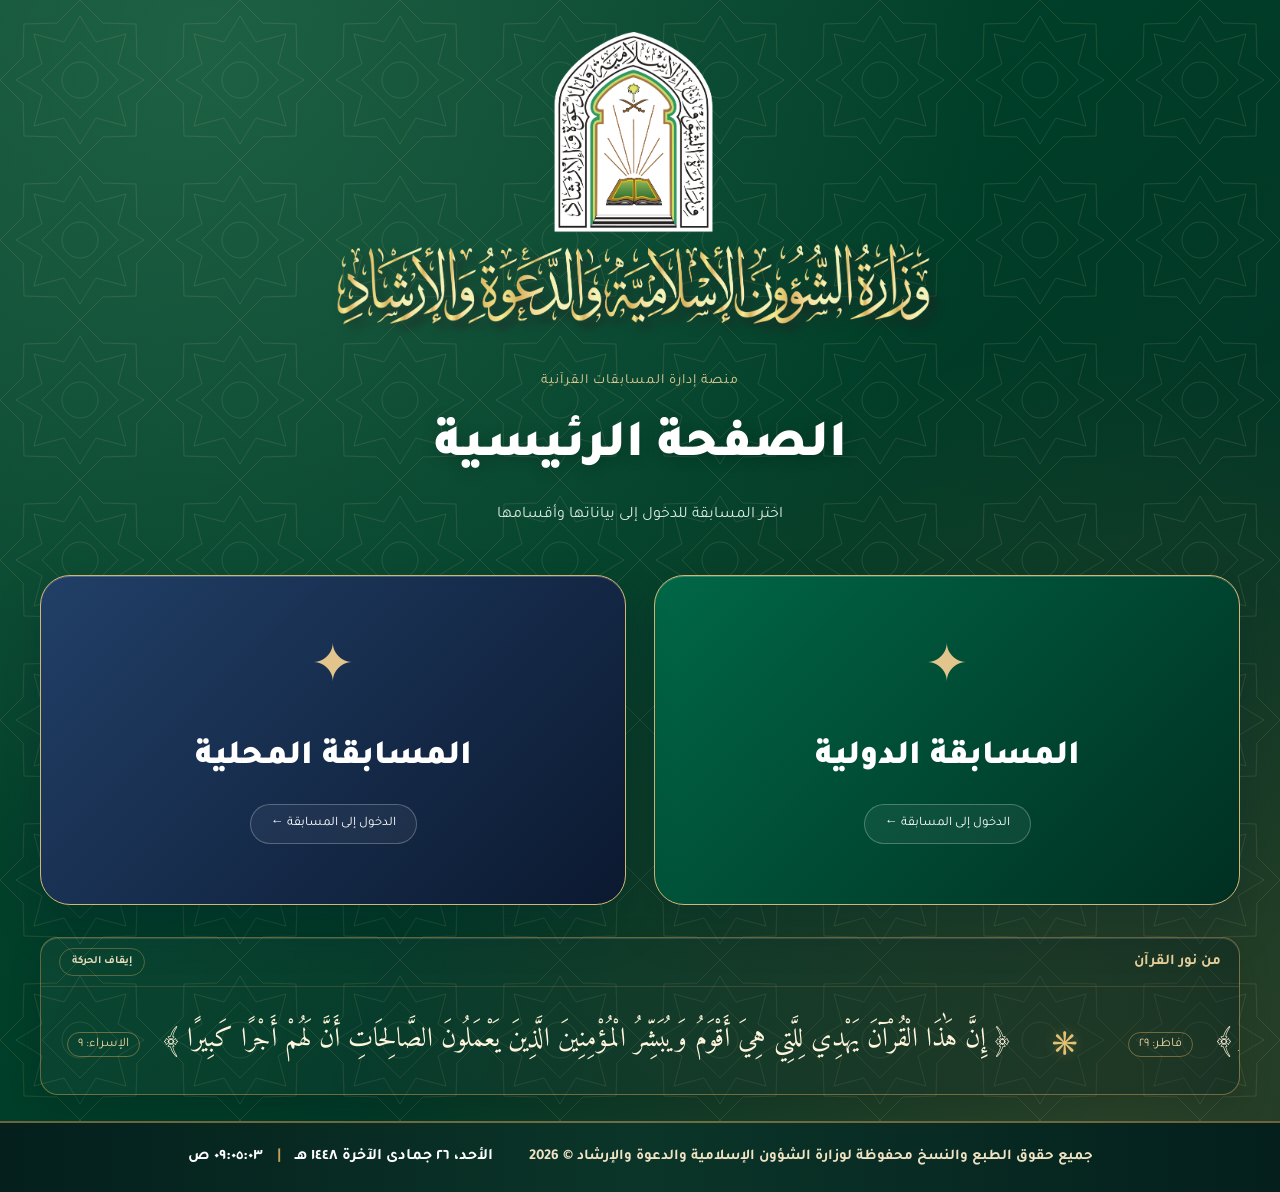
==== index.html @ 10d86c73 "Add files via upload" ====
<!DOCTYPE html>
<html lang="ar" dir="rtl"><head><script>
(()=>{
const marker='quran-aes-gcm-v1',encoder=new TextEncoder(),decoder=new TextDecoder(),keys=new Map(),migrations=new Map();
function open(name,store){return new Promise((resolve,reject)=>{const r=indexedDB.open(name,1);r.onupgradeneeded=()=>{if(!r.result.objectStoreNames.contains(store))r.result.createObjectStore(store);};r.onsuccess=()=>resolve(r.result);r.onerror=()=>reject(r.error);});}
function transaction(db,mode,fn,store='records'){return new Promise((resolve,reject)=>{const tx=db.transaction(store,mode);let value;try{fn(tx.objectStore(store),v=>value=v);}catch(e){tx.abort();reject(e);return;}tx.oncomplete=()=>resolve(value);tx.onerror=()=>reject(tx.error);tx.onabort=()=>reject(tx.error||Error('أُلغي حفظ البيانات'));});}
function getKey(database){if(!keys.has(database))keys.set(database,(async()=>{if(!crypto?.subtle)throw Error('المتصفح لا يدعم التشفير المطلوب.');const db=await open('quran_browser_encryption_keys','keys');try{let key=await transaction(db,'readonly',(store,done)=>{const r=store.get(database);r.onsuccess=()=>done(r.result);},'keys');if(key)return key;const generated=await crypto.subtle.generateKey({name:'AES-GCM',length:256},false,['encrypt','decrypt']);key=await transaction(db,'readwrite',(store,done)=>{const r=store.get(database);r.onsuccess=()=>{if(r.result)done(r.result);else{store.put(generated,database);done(generated);}};},'keys');return key;}finally{db.close();}})());return keys.get(database);}
const encrypted=value=>value&&value.encryption===marker;
async function encode(database,id,value){const key=await getKey(database),iv=crypto.getRandomValues(new Uint8Array(12)),additionalData=encoder.encode(database+'\u0000'+String(id));const data=await crypto.subtle.encrypt({name:'AES-GCM',iv,additionalData},key,encoder.encode(JSON.stringify(value)));return {encryption:marker,iv,data};}
async function decode(database,id,value){if(!encrypted(value))return value;try{const key=await getKey(database),bytes=await crypto.subtle.decrypt({name:'AES-GCM',iv:value.iv,additionalData:encoder.encode(database+'\u0000'+String(id))},key,value.data);return JSON.parse(decoder.decode(bytes));}catch(e){throw Error('تعذر فك تشفير البيانات. قد يكون مفتاح المتصفح مفقودًا أو السجل تالفًا. لم تُستبدل البيانات.');}}
function migrate(database,db){if(!migrations.has(database))migrations.set(database,(async()=>{const snapshot=await transaction(db,'readonly',(store,done)=>{const rk=store.getAllKeys(),rv=store.getAll();let a,b;rk.onsuccess=()=>{a=rk.result;if(b)done([a,b]);};rv.onsuccess=()=>{b=rv.result;if(a)done([a,b]);};});const [ids,values]=snapshot,changes=[];for(let i=0;i<ids.length;i++){if(encrypted(values[i]))await decode(database,ids[i],values[i]);else changes.push({id:ids[i],before:JSON.stringify(values[i]),after:await encode(database,ids[i],values[i])});}if(changes.length)await transaction(db,'readwrite',store=>{for(const change of changes){const r=store.get(change.id);r.onsuccess=()=>{if(!encrypted(r.result)&&JSON.stringify(r.result)===change.before)store.put(change.after,change.id);};}});return true;})());return migrations.get(database);}
window.quranCrypto={encode,decode,migrate,encrypted};
})();

</script><script>(()=>{let mode='international',enter=null;try{mode=(sessionStorage.getItem('quran_active_competition')||localStorage.getItem('quran_last_competition'))==='local'?'local':'international';enter=sessionStorage.getItem('quran_enter_competition');sessionStorage.removeItem('quran_enter_competition');}catch(e){}window.quranCompetition=mode;window.quranCompetitionDatabase=mode==='local'?'quran_report_data_local':'quran_report_data';window.quranAutoEnter=enter===mode;document.documentElement.dataset.competition=mode;document.documentElement.classList.add('competition-locked');})();</script><script>window.competitionSiteOrigin="https://quran-manager-oct21-2026-v2.earthycandy64.chatgpt.site";</script>
    <meta charset="UTF-8">
    <meta name="viewport" content="width=device-width, initial-scale=1.0, viewport-fit=cover">
    <title>نظام إدارة مسابقات القرآن الكريم - وزارة الشؤون الإسلامية</title>
    <script src="https://cdn.tailwindcss.com"></script>
    <script src="https://cdnjs.cloudflare.com/ajax/libs/xlsx/0.18.5/xlsx.full.min.js" crossorigin="anonymous"></script>
    <script src="https://cdnjs.cloudflare.com/ajax/libs/jspdf/2.5.1/jspdf.umd.min.js" crossorigin="anonymous"></script>
    <script src="https://cdnjs.cloudflare.com/ajax/libs/html2pdf.js/0.10.1/html2pdf.bundle.min.js" crossorigin="anonymous"></script>
    <script src="https://cdnjs.cloudflare.com/ajax/libs/html2canvas/1.4.1/html2canvas.min.js" crossorigin="anonymous"></script>
    <script src="https://cdnjs.cloudflare.com/ajax/libs/jszip/3.10.1/jszip.min.js" crossorigin="anonymous"></script>
    <script src="https://cdnjs.cloudflare.com/ajax/libs/FileSaver.js/2.0.5/FileSaver.min.js" crossorigin="anonymous"></script>
    
    <link href="https://cdnjs.cloudflare.com/ajax/libs/font-awesome/6.4.0/css/all.min.css" rel="stylesheet">
    <link href="https://fonts.googleapis.com/css2?family=Tajawal:wght@300;400;500;700;800;900&amp;family=Cairo:wght@400;700;900&amp;family=Amiri:wght@400;700&amp;family=Almarai:wght@400;700;800&amp;display=swap" rel="stylesheet">
    
    <script>
        tailwind.config = {
            theme: {
                extend: {
                    colors: {
                        brand: {
                            gold: '#C5A059',
                            darkGold: '#A37F3C',
                            green: '#005A36',
                            darkGreen: '#003D24',
                            sand: '#F9F6F0',
                        }
                    },
                    fontFamily: {
                        sans: ['Tajawal', 'sans-serif'],
                        cairo: ['Cairo', 'sans-serif'],
                        almarai: ['Almarai', 'sans-serif'],
                        amiri: ['Amiri', 'serif']
                    }
                }
            }
        }
    </script>
    <style>
        body {
            font-family: 'Tajawal', sans-serif;
            background-color: #f4f5f8;
            color: #1a202c;
        }

        * {
            -webkit-print-color-adjust: exact !important;
            print-color-adjust: exact !important;
        }
        
        .a4-page {
            width: 210mm;
            min-height: 297mm;
            padding: 12mm;
            margin: auto;
            background: white;
            box-shadow: 0 10px 25px rgba(0,0,0,0.1);
            position: relative;
            box-sizing: border-box;
            background-size: cover;
            background-position: center;
            background-repeat: no-repeat;
        }

        @media print {
            @page {
                size: A4 portrait;
                margin: 0mm;
            }

            html, body {
                margin: 0 !important;
                padding: 0 !important;
                background: #ffffff !important;
            }

            body.printing-report > *:not(#direct-print-mount) {
                display: none !important;
            }

            body.printing-report #direct-print-mount {
                display: block !important;
                position: relative !important;
                width: 210mm !important;
                min-height: 297mm !important;
                margin: 0 auto !important;
                padding: 0 !important;
                background: white !important;
            }

            body.printing-cards-direct > *:not(#direct-cards-print-mount) {
                display: none !important;
            }

            body.printing-cards-direct #direct-cards-print-mount {
                display: block !important;
                margin: 0 !important;
                padding: 0 !important;
                background: white !important;
            }

            .print-transparent-bg { background: transparent !important; box-shadow: none !important; border: none !important; }

            body.printing-card * { visibility: hidden; }
            body.printing-card #custom-card-preview, body.printing-card #custom-card-preview * { visibility: visible; }
            body.printing-card #custom-card-preview { position: absolute; left: 0; top: 0; margin: 0; padding: 0; box-shadow: none; border: 2px solid #C5A059;}

            body.printing-listening * { visibility: hidden; }
            body.printing-listening #listening-print-area, body.printing-listening #listening-print-area * { visibility: visible; }
            body.printing-listening #listening-print-area { position: absolute; left: 0; top: 0; width: 100%; margin: 0; padding: 0; box-shadow: none; }

            .no-print { display: none !important; }
        }

        .custom-scrollbar::-webkit-scrollbar {
            width: 6px;
            height: 6px;
        }
        .custom-scrollbar::-webkit-scrollbar-track {
            background: #f1f1f1;
        }
        .custom-scrollbar::-webkit-scrollbar-thumb {
            background: #C5A059;
            border-radius: 4px;
        }

        .text-shiny-gold {
            background: linear-gradient(to right, #BF953F, #FCF6BA, #B38728, #FBF5B7, #AA771C);
            -webkit-background-clip: text;
            -webkit-text-fill-color: transparent;
            text-shadow: 0px 1px 2px rgba(0,0,0,0.1);
        }
        
        .card-bg-cover {
            background-size: cover;
            background-position: center;
            background-repeat: no-repeat;
        }
    </style>
<style>*, ::before, ::after{--tw-border-spacing-x:0;--tw-border-spacing-y:0;--tw-translate-x:0;--tw-translate-y:0;--tw-rotate:0;--tw-skew-x:0;--tw-skew-y:0;--tw-scale-x:1;--tw-scale-y:1;--tw-pan-x: ;--tw-pan-y: ;--tw-pinch-zoom: ;--tw-scroll-snap-strictness:proximity;--tw-gradient-from-position: ;--tw-gradient-via-position: ;--tw-gradient-to-position: ;--tw-ordinal: ;--tw-slashed-zero: ;--tw-numeric-figure: ;--tw-numeric-spacing: ;--tw-numeric-fraction: ;--tw-ring-inset: ;--tw-ring-offset-width:0px;--tw-ring-offset-color:#fff;--tw-ring-color:rgb(59 130 246 / 0.5);--tw-ring-offset-shadow:0 0 #0000;--tw-ring-shadow:0 0 #0000;--tw-shadow:0 0 #0000;--tw-shadow-colored:0 0 #0000;--tw-blur: ;--tw-brightness: ;--tw-contrast: ;--tw-grayscale: ;--tw-hue-rotate: ;--tw-invert: ;--tw-saturate: ;--tw-sepia: ;--tw-drop-shadow: ;--tw-backdrop-blur: ;--tw-backdrop-brightness: ;--tw-backdrop-contrast: ;--tw-backdrop-grayscale: ;--tw-backdrop-hue-rotate: ;--tw-backdrop-invert: ;--tw-backdrop-opacity: ;--tw-backdrop-saturate: ;--tw-backdrop-sepia: ;--tw-contain-size: ;--tw-contain-layout: ;--tw-contain-paint: ;--tw-contain-style: }::backdrop{--tw-border-spacing-x:0;--tw-border-spacing-y:0;--tw-translate-x:0;--tw-translate-y:0;--tw-rotate:0;--tw-skew-x:0;--tw-skew-y:0;--tw-scale-x:1;--tw-scale-y:1;--tw-pan-x: ;--tw-pan-y: ;--tw-pinch-zoom: ;--tw-scroll-snap-strictness:proximity;--tw-gradient-from-position: ;--tw-gradient-via-position: ;--tw-gradient-to-position: ;--tw-ordinal: ;--tw-slashed-zero: ;--tw-numeric-figure: ;--tw-numeric-spacing: ;--tw-numeric-fraction: ;--tw-ring-inset: ;--tw-ring-offset-width:0px;--tw-ring-offset-color:#fff;--tw-ring-color:rgb(59 130 246 / 0.5);--tw-ring-offset-shadow:0 0 #0000;--tw-ring-shadow:0 0 #0000;--tw-shadow:0 0 #0000;--tw-shadow-colored:0 0 #0000;--tw-blur: ;--tw-brightness: ;--tw-contrast: ;--tw-grayscale: ;--tw-hue-rotate: ;--tw-invert: ;--tw-saturate: ;--tw-sepia: ;--tw-drop-shadow: ;--tw-backdrop-blur: ;--tw-backdrop-brightness: ;--tw-backdrop-contrast: ;--tw-backdrop-grayscale: ;--tw-backdrop-hue-rotate: ;--tw-backdrop-invert: ;--tw-backdrop-opacity: ;--tw-backdrop-saturate: ;--tw-backdrop-sepia: ;--tw-contain-size: ;--tw-contain-layout: ;--tw-contain-paint: ;--tw-contain-style: }/* ! tailwindcss v3.4.17 | MIT License | https://tailwindcss.com */*,::after,::before{box-sizing:border-box;border-width:0;border-style:solid;border-color:#e5e7eb}::after,::before{--tw-content:''}:host,html{line-height:1.5;-webkit-text-size-adjust:100%;-moz-tab-size:4;tab-size:4;font-family:Tajawal, sans-serif;font-feature-settings:normal;font-variation-settings:normal;-webkit-tap-highlight-color:transparent}body{margin:0;line-height:inherit}hr{height:0;color:inherit;border-top-width:1px}abbr:where([title]){-webkit-text-decoration:underline dotted;text-decoration:underline dotted}h1,h2,h3,h4,h5,h6{font-size:inherit;font-weight:inherit}a{color:inherit;text-decoration:inherit}b,strong{font-weight:bolder}code,kbd,pre,samp{font-family:ui-monospace, SFMono-Regular, Menlo, Monaco, Consolas, "Liberation Mono", "Courier New", monospace;font-feature-settings:normal;font-variation-settings:normal;font-size:1em}small{font-size:80%}sub,sup{font-size:75%;line-height:0;position:relative;vertical-align:baseline}sub{bottom:-.25em}sup{top:-.5em}table{text-indent:0;border-color:inherit;border-collapse:collapse}button,input,optgroup,select,textarea{font-family:inherit;font-feature-settings:inherit;font-variation-settings:inherit;font-size:100%;font-weight:inherit;line-height:inherit;letter-spacing:inherit;color:inherit;margin:0;padding:0}button,select{text-transform:none}button,input:where([type=button]),input:where([type=reset]),input:where([type=submit]){-webkit-appearance:button;background-color:transparent;background-image:none}:-moz-focusring{outline:auto}:-moz-ui-invalid{box-shadow:none}progress{vertical-align:baseline}::-webkit-inner-spin-button,::-webkit-outer-spin-button{height:auto}[type=search]{-webkit-appearance:textfield;outline-offset:-2px}::-webkit-search-decoration{-webkit-appearance:none}::-webkit-file-upload-button{-webkit-appearance:button;font:inherit}summary{display:list-item}blockquote,dd,dl,figure,h1,h2,h3,h4,h5,h6,hr,p,pre{margin:0}fieldset{margin:0;padding:0}legend{padding:0}menu,ol,ul{list-style:none;margin:0;padding:0}dialog{padding:0}textarea{resize:vertical}input::placeholder,textarea::placeholder{opacity:1;color:#9ca3af}[role=button],button{cursor:pointer}:disabled{cursor:default}audio,canvas,embed,iframe,img,object,svg,video{display:block;vertical-align:middle}img,video{max-width:100%;height:auto}[hidden]:where(:not([hidden=until-found])){display:none}.container{width:100%}@media (min-width: 640px){.container{max-width:640px}}@media (min-width: 768px){.container{max-width:768px}}@media (min-width: 1024px){.container{max-width:1024px}}@media (min-width: 1280px){.container{max-width:1280px}}@media (min-width: 1536px){.container{max-width:1536px}}.fixed{position:fixed}.absolute{position:absolute}.relative{position:relative}.inset-0{inset:0px}.left-2\.5{left:0.625rem}.left-4{left:1rem}.right-3{right:0.75rem}.top-2\.5{top:0.625rem}.top-3{top:0.75rem}.top-4{top:1rem}.z-10{z-index:10}.z-50{z-index:50}.z-\[9999\]{z-index:9999}.col-span-2{grid-column:span 2 / span 2}.mx-4{margin-left:1rem;margin-right:1rem}.mx-auto{margin-left:auto;margin-right:auto}.my-auto{margin-top:auto;margin-bottom:auto}.mb-1{margin-bottom:0.25rem}.mb-2{margin-bottom:0.5rem}.mb-3{margin-bottom:0.75rem}.mb-4{margin-bottom:1rem}.mb-6{margin-bottom:1.5rem}.mb-8{margin-bottom:2rem}.me-8{margin-inline-end:2rem}.ms-auto{margin-inline-start:auto}.mt-1{margin-top:0.25rem}.mt-2{margin-top:0.5rem}.mt-3{margin-top:0.75rem}.mt-4{margin-top:1rem}.mt-6{margin-top:1.5rem}.block{display:block}.inline-block{display:inline-block}.flex{display:flex}.grid{display:grid}.hidden{display:none}.h-12{height:3rem}.h-16{height:4rem}.h-4{height:1rem}.h-40{height:10rem}.h-8{height:2rem}.h-\[130mm\]{height:130mm}.h-full{height:100%}.h-10{height:2.5rem}.max-h-48{max-height:12rem}.max-h-52{max-height:13rem}.max-h-60{max-height:15rem}.max-h-\[90vh\]{max-height:90vh}.max-h-full{max-height:100%}.min-h-screen{min-height:100vh}.w-12{width:3rem}.w-16{width:4rem}.w-4{width:1rem}.w-40{width:10rem}.w-8{width:2rem}.w-\[190mm\]{width:190mm}.w-full{width:100%}.w-max{width:max-content}.w-10{width:2.5rem}.w-3\/4{width:75%}.max-w-2xl{max-width:42rem}.max-w-4xl{max-width:56rem}.max-w-\[95\%\]{max-width:95%}.max-w-full{max-width:100%}.max-w-lg{max-width:32rem}.max-w-md{max-width:28rem}.max-w-xl{max-width:36rem}.max-w-xs{max-width:20rem}.max-w-sm{max-width:24rem}.flex-1{flex:1 1 0%}.shrink-0{flex-shrink:0}.flex-grow{flex-grow:1}.border-collapse{border-collapse:collapse}.cursor-pointer{cursor:pointer}.grid-cols-1{grid-template-columns:repeat(1, minmax(0, 1fr))}.grid-cols-2{grid-template-columns:repeat(2, minmax(0, 1fr))}.grid-cols-3{grid-template-columns:repeat(3, minmax(0, 1fr))}.flex-col{flex-direction:column}.flex-wrap{flex-wrap:wrap}.items-end{align-items:flex-end}.items-center{align-items:center}.justify-start{justify-content:flex-start}.justify-end{justify-content:flex-end}.justify-center{justify-content:center}.justify-between{justify-content:space-between}.gap-1{gap:0.25rem}.gap-2{gap:0.5rem}.gap-3{gap:0.75rem}.gap-4{gap:1rem}.gap-6{gap:1.5rem}.gap-1\.5{gap:0.375rem}.space-y-1\.5 > :not([hidden]) ~ :not([hidden]){--tw-space-y-reverse:0;margin-top:calc(0.375rem * calc(1 - var(--tw-space-y-reverse)));margin-bottom:calc(0.375rem * var(--tw-space-y-reverse))}.space-y-2 > :not([hidden]) ~ :not([hidden]){--tw-space-y-reverse:0;margin-top:calc(0.5rem * calc(1 - var(--tw-space-y-reverse)));margin-bottom:calc(0.5rem * var(--tw-space-y-reverse))}.space-y-3 > :not([hidden]) ~ :not([hidden]){--tw-space-y-reverse:0;margin-top:calc(0.75rem * calc(1 - var(--tw-space-y-reverse)));margin-bottom:calc(0.75rem * var(--tw-space-y-reverse))}.space-y-4 > :not([hidden]) ~ :not([hidden]){--tw-space-y-reverse:0;margin-top:calc(1rem * calc(1 - var(--tw-space-y-reverse)));margin-bottom:calc(1rem * var(--tw-space-y-reverse))}.space-y-6 > :not([hidden]) ~ :not([hidden]){--tw-space-y-reverse:0;margin-top:calc(1.5rem * calc(1 - var(--tw-space-y-reverse)));margin-bottom:calc(1.5rem * var(--tw-space-y-reverse))}.divide-y > :not([hidden]) ~ :not([hidden]){--tw-divide-y-reverse:0;border-top-width:calc(1px * calc(1 - var(--tw-divide-y-reverse)));border-bottom-width:calc(1px * var(--tw-divide-y-reverse))}.divide-gray-100 > :not([hidden]) ~ :not([hidden]){--tw-divide-opacity:1;border-color:rgb(243 244 246 / var(--tw-divide-opacity, 1))}.divide-gray-200 > :not([hidden]) ~ :not([hidden]){--tw-divide-opacity:1;border-color:rgb(229 231 235 / var(--tw-divide-opacity, 1))}.overflow-auto{overflow:auto}.overflow-hidden{overflow:hidden}.overflow-x-auto{overflow-x:auto}.overflow-y-auto{overflow-y:auto}.truncate{overflow:hidden;text-overflow:ellipsis;white-space:nowrap}.whitespace-nowrap{white-space:nowrap}.break-words{overflow-wrap:break-word}.rounded{border-radius:0.25rem}.rounded-2xl{border-radius:1rem}.rounded-3xl{border-radius:1.5rem}.rounded-full{border-radius:9999px}.rounded-lg{border-radius:0.5rem}.rounded-md{border-radius:0.375rem}.rounded-xl{border-radius:0.75rem}.rounded-tl-lg{border-top-left-radius:0.5rem}.rounded-tr-lg{border-top-right-radius:0.5rem}.border{border-width:1px}.border-2{border-width:2px}.border-4{border-width:4px}.border-8{border-width:8px}.border-b{border-bottom-width:1px}.border-t{border-top-width:1px}.border-t-8{border-top-width:8px}.border-t-4{border-top-width:4px}.border-dashed{border-style:dashed}.border-brand-darkGreen\/40{border-color:rgb(0 61 36 / 0.4)}.border-brand-gold{--tw-border-opacity:1;border-color:rgb(197 160 89 / var(--tw-border-opacity, 1))}.border-brand-gold\/30{border-color:rgb(197 160 89 / 0.3)}.border-brand-gold\/40{border-color:rgb(197 160 89 / 0.4)}.border-brand-gold\/50{border-color:rgb(197 160 89 / 0.5)}.border-emerald-200{--tw-border-opacity:1;border-color:rgb(167 243 208 / var(--tw-border-opacity, 1))}.border-gray-100{--tw-border-opacity:1;border-color:rgb(243 244 246 / var(--tw-border-opacity, 1))}.border-gray-200{--tw-border-opacity:1;border-color:rgb(229 231 235 / var(--tw-border-opacity, 1))}.border-gray-300{--tw-border-opacity:1;border-color:rgb(209 213 219 / var(--tw-border-opacity, 1))}.border-indigo-200{--tw-border-opacity:1;border-color:rgb(199 210 254 / var(--tw-border-opacity, 1))}.border-white\/10{border-color:rgb(255 255 255 / 0.1)}.border-white\/20{border-color:rgb(255 255 255 / 0.2)}.border-\[\#A37F3C\]{--tw-border-opacity:1;border-color:rgb(163 127 60 / var(--tw-border-opacity, 1))}.bg-gray-100{--tw-bg-opacity:1;background-color:rgb(243 244 246 / var(--tw-bg-opacity, 1))}.bg-amber-50{--tw-bg-opacity:1;background-color:rgb(255 251 235 / var(--tw-bg-opacity, 1))}.bg-black\/20{background-color:rgb(0 0 0 / 0.2)}.bg-black\/50{background-color:rgb(0 0 0 / 0.5)}.bg-black\/60{background-color:rgb(0 0 0 / 0.6)}.bg-blue-50{--tw-bg-opacity:1;background-color:rgb(239 246 255 / var(--tw-bg-opacity, 1))}.bg-blue-600{--tw-bg-opacity:1;background-color:rgb(37 99 235 / var(--tw-bg-opacity, 1))}.bg-brand-darkGreen{--tw-bg-opacity:1;background-color:rgb(0 61 36 / var(--tw-bg-opacity, 1))}.bg-brand-gold{--tw-bg-opacity:1;background-color:rgb(197 160 89 / var(--tw-bg-opacity, 1))}.bg-brand-gold\/10{background-color:rgb(197 160 89 / 0.1)}.bg-brand-gold\/20{background-color:rgb(197 160 89 / 0.2)}.bg-brand-gold\/90{background-color:rgb(197 160 89 / 0.9)}.bg-emerald-50{--tw-bg-opacity:1;background-color:rgb(236 253 245 / var(--tw-bg-opacity, 1))}.bg-emerald-600{--tw-bg-opacity:1;background-color:rgb(5 150 105 / var(--tw-bg-opacity, 1))}.bg-gray-200{--tw-bg-opacity:1;background-color:rgb(229 231 235 / var(--tw-bg-opacity, 1))}.bg-gray-50{--tw-bg-opacity:1;background-color:rgb(249 250 251 / var(--tw-bg-opacity, 1))}.bg-gray-800{--tw-bg-opacity:1;background-color:rgb(31 41 55 / var(--tw-bg-opacity, 1))}.bg-green-50{--tw-bg-opacity:1;background-color:rgb(240 253 244 / var(--tw-bg-opacity, 1))}.bg-green-600{--tw-bg-opacity:1;background-color:rgb(22 163 74 / var(--tw-bg-opacity, 1))}.bg-indigo-50{--tw-bg-opacity:1;background-color:rgb(238 242 255 / var(--tw-bg-opacity, 1))}.bg-red-50{--tw-bg-opacity:1;background-color:rgb(254 242 242 / var(--tw-bg-opacity, 1))}.bg-red-600{--tw-bg-opacity:1;background-color:rgb(220 38 38 / var(--tw-bg-opacity, 1))}.bg-white{--tw-bg-opacity:1;background-color:rgb(255 255 255 / var(--tw-bg-opacity, 1))}.bg-white\/10{background-color:rgb(255 255 255 / 0.1)}.bg-white\/90{background-color:rgb(255 255 255 / 0.9)}.bg-white\/95{background-color:rgb(255 255 255 / 0.95)}.bg-\[\#C5A059\]{--tw-bg-opacity:1;background-color:rgb(197 160 89 / var(--tw-bg-opacity, 1))}.bg-amber-100{--tw-bg-opacity:1;background-color:rgb(254 243 199 / var(--tw-bg-opacity, 1))}.bg-blue-100{--tw-bg-opacity:1;background-color:rgb(219 234 254 / var(--tw-bg-opacity, 1))}.bg-emerald-100{--tw-bg-opacity:1;background-color:rgb(209 250 229 / var(--tw-bg-opacity, 1))}.bg-green-100{--tw-bg-opacity:1;background-color:rgb(220 252 231 / var(--tw-bg-opacity, 1))}.bg-purple-100{--tw-bg-opacity:1;background-color:rgb(243 232 255 / var(--tw-bg-opacity, 1))}.bg-red-100{--tw-bg-opacity:1;background-color:rgb(254 226 226 / var(--tw-bg-opacity, 1))}.object-contain{object-fit:contain}.object-cover{object-fit:cover}.p-1{padding:0.25rem}.p-1\.5{padding:0.375rem}.p-2{padding:0.5rem}.p-3{padding:0.75rem}.p-4{padding:1rem}.p-5{padding:1.25rem}.p-6{padding:1.5rem}.p-8{padding:2rem}.px-1{padding-left:0.25rem;padding-right:0.25rem}.px-2{padding-left:0.5rem;padding-right:0.5rem}.px-2\.5{padding-left:0.625rem;padding-right:0.625rem}.px-3{padding-left:0.75rem;padding-right:0.75rem}.px-4{padding-left:1rem;padding-right:1rem}.px-5{padding-left:1.25rem;padding-right:1.25rem}.px-6{padding-left:1.5rem;padding-right:1.5rem}.px-8{padding-left:2rem;padding-right:2rem}.py-1{padding-top:0.25rem;padding-bottom:0.25rem}.py-1\.5{padding-top:0.375rem;padding-bottom:0.375rem}.py-2{padding-top:0.5rem;padding-bottom:0.5rem}.py-3{padding-top:0.75rem;padding-bottom:0.75rem}.py-6{padding-top:1.5rem;padding-bottom:1.5rem}.px-1\.5{padding-left:0.375rem;padding-right:0.375rem}.py-0\.5{padding-top:0.125rem;padding-bottom:0.125rem}.pb-2{padding-bottom:0.5rem}.pb-3{padding-bottom:0.75rem}.pl-3{padding-left:0.75rem}.pl-8{padding-left:2rem}.pr-9{padding-right:2.25rem}.pt-1{padding-top:0.25rem}.pt-2{padding-top:0.5rem}.pt-3{padding-top:0.75rem}.pt-4{padding-top:1rem}.pt-5{padding-top:1.25rem}.text-center{text-align:center}.text-right{text-align:right}.align-middle{vertical-align:middle}.text-2xl{font-size:1.5rem;line-height:2rem}.text-3xl{font-size:1.875rem;line-height:2.25rem}.text-6xl{font-size:3.75rem;line-height:1}.text-\[10px\]{font-size:10px}.text-\[11px\]{font-size:11px}.text-\[12px\]{font-size:12px}.text-\[8px\]{font-size:8px}.text-\[9px\]{font-size:9px}.text-lg{font-size:1.125rem;line-height:1.75rem}.text-sm{font-size:0.875rem;line-height:1.25rem}.text-xl{font-size:1.25rem;line-height:1.75rem}.text-xs{font-size:0.75rem;line-height:1rem}.font-black{font-weight:900}.font-bold{font-weight:700}.font-extrabold{font-weight:800}.font-medium{font-weight:500}.font-semibold{font-weight:600}.leading-relaxed{line-height:1.625}.leading-tight{line-height:1.25}.text-blue-600{--tw-text-opacity:1;color:rgb(37 99 235 / var(--tw-text-opacity, 1))}.text-brand-darkGreen{--tw-text-opacity:1;color:rgb(0 61 36 / var(--tw-text-opacity, 1))}.text-brand-gold{--tw-text-opacity:1;color:rgb(197 160 89 / var(--tw-text-opacity, 1))}.text-emerald-400{--tw-text-opacity:1;color:rgb(52 211 153 / var(--tw-text-opacity, 1))}.text-emerald-600{--tw-text-opacity:1;color:rgb(5 150 105 / var(--tw-text-opacity, 1))}.text-emerald-700{--tw-text-opacity:1;color:rgb(4 120 87 / var(--tw-text-opacity, 1))}.text-emerald-800{--tw-text-opacity:1;color:rgb(6 95 70 / var(--tw-text-opacity, 1))}.text-gray-200{--tw-text-opacity:1;color:rgb(229 231 235 / var(--tw-text-opacity, 1))}.text-gray-300{--tw-text-opacity:1;color:rgb(209 213 219 / var(--tw-text-opacity, 1))}.text-gray-400{--tw-text-opacity:1;color:rgb(156 163 175 / var(--tw-text-opacity, 1))}.text-gray-500{--tw-text-opacity:1;color:rgb(107 114 128 / var(--tw-text-opacity, 1))}.text-gray-600{--tw-text-opacity:1;color:rgb(75 85 99 / var(--tw-text-opacity, 1))}.text-gray-700{--tw-text-opacity:1;color:rgb(55 65 81 / var(--tw-text-opacity, 1))}.text-gray-800{--tw-text-opacity:1;color:rgb(31 41 55 / var(--tw-text-opacity, 1))}.text-indigo-400{--tw-text-opacity:1;color:rgb(129 140 248 / var(--tw-text-opacity, 1))}.text-indigo-600{--tw-text-opacity:1;color:rgb(79 70 229 / var(--tw-text-opacity, 1))}.text-indigo-700{--tw-text-opacity:1;color:rgb(67 56 202 / var(--tw-text-opacity, 1))}.text-purple-400{--tw-text-opacity:1;color:rgb(192 132 252 / var(--tw-text-opacity, 1))}.text-purple-600{--tw-text-opacity:1;color:rgb(147 51 234 / var(--tw-text-opacity, 1))}.text-red-600{--tw-text-opacity:1;color:rgb(220 38 38 / var(--tw-text-opacity, 1))}.text-white{--tw-text-opacity:1;color:rgb(255 255 255 / var(--tw-text-opacity, 1))}.text-amber-700{--tw-text-opacity:1;color:rgb(180 83 9 / var(--tw-text-opacity, 1))}.text-blue-700{--tw-text-opacity:1;color:rgb(29 78 216 / var(--tw-text-opacity, 1))}.text-blue-800{--tw-text-opacity:1;color:rgb(30 64 175 / var(--tw-text-opacity, 1))}.text-green-600{--tw-text-opacity:1;color:rgb(22 163 74 / var(--tw-text-opacity, 1))}.text-green-700{--tw-text-opacity:1;color:rgb(21 128 61 / var(--tw-text-opacity, 1))}.text-purple-800{--tw-text-opacity:1;color:rgb(107 33 168 / var(--tw-text-opacity, 1))}.text-red-500{--tw-text-opacity:1;color:rgb(239 68 68 / var(--tw-text-opacity, 1))}.underline{-webkit-text-decoration-line:underline;text-decoration-line:underline}.decoration-brand-darkGreen{-webkit-text-decoration-color:#003D24;text-decoration-color:#003D24}.accent-brand-gold{accent-color:#C5A059}.opacity-0{opacity:0}.shadow-2xl{--tw-shadow:0 25px 50px -12px rgb(0 0 0 / 0.25);--tw-shadow-colored:0 25px 50px -12px var(--tw-shadow-color);box-shadow:var(--tw-ring-offset-shadow, 0 0 #0000), var(--tw-ring-shadow, 0 0 #0000), var(--tw-shadow)}.shadow-lg{--tw-shadow:0 10px 15px -3px rgb(0 0 0 / 0.1), 0 4px 6px -4px rgb(0 0 0 / 0.1);--tw-shadow-colored:0 10px 15px -3px var(--tw-shadow-color), 0 4px 6px -4px var(--tw-shadow-color);box-shadow:var(--tw-ring-offset-shadow, 0 0 #0000), var(--tw-ring-shadow, 0 0 #0000), var(--tw-shadow)}.shadow-md{--tw-shadow:0 4px 6px -1px rgb(0 0 0 / 0.1), 0 2px 4px -2px rgb(0 0 0 / 0.1);--tw-shadow-colored:0 4px 6px -1px var(--tw-shadow-color), 0 2px 4px -2px var(--tw-shadow-color);box-shadow:var(--tw-ring-offset-shadow, 0 0 #0000), var(--tw-ring-shadow, 0 0 #0000), var(--tw-shadow)}.shadow-sm{--tw-shadow:0 1px 2px 0 rgb(0 0 0 / 0.05);--tw-shadow-colored:0 1px 2px 0 var(--tw-shadow-color);box-shadow:var(--tw-ring-offset-shadow, 0 0 #0000), var(--tw-ring-shadow, 0 0 #0000), var(--tw-shadow)}.outline-dashed{outline-style:dashed}.outline-1{outline-width:1px}.outline-transparent{outline-color:transparent}.backdrop-blur-sm{--tw-backdrop-blur:blur(4px);-webkit-backdrop-filter:var(--tw-backdrop-blur) var(--tw-backdrop-brightness) var(--tw-backdrop-contrast) var(--tw-backdrop-grayscale) var(--tw-backdrop-hue-rotate) var(--tw-backdrop-invert) var(--tw-backdrop-opacity) var(--tw-backdrop-saturate) var(--tw-backdrop-sepia);backdrop-filter:var(--tw-backdrop-blur) var(--tw-backdrop-brightness) var(--tw-backdrop-contrast) var(--tw-backdrop-grayscale) var(--tw-backdrop-hue-rotate) var(--tw-backdrop-invert) var(--tw-backdrop-opacity) var(--tw-backdrop-saturate) var(--tw-backdrop-sepia)}.transition{transition-property:color, background-color, border-color, fill, stroke, opacity, box-shadow, transform, filter, -webkit-text-decoration-color, -webkit-backdrop-filter;transition-property:color, background-color, border-color, text-decoration-color, fill, stroke, opacity, box-shadow, transform, filter, backdrop-filter;transition-property:color, background-color, border-color, text-decoration-color, fill, stroke, opacity, box-shadow, transform, filter, backdrop-filter, -webkit-text-decoration-color, -webkit-backdrop-filter;transition-timing-function:cubic-bezier(0.4, 0, 0.2, 1);transition-duration:150ms}.transition-all{transition-property:all;transition-timing-function:cubic-bezier(0.4, 0, 0.2, 1);transition-duration:150ms}.transition-colors{transition-property:color, background-color, border-color, fill, stroke, -webkit-text-decoration-color;transition-property:color, background-color, border-color, text-decoration-color, fill, stroke;transition-property:color, background-color, border-color, text-decoration-color, fill, stroke, -webkit-text-decoration-color;transition-timing-function:cubic-bezier(0.4, 0, 0.2, 1);transition-duration:150ms}.transition-transform{transition-property:transform;transition-timing-function:cubic-bezier(0.4, 0, 0.2, 1);transition-duration:150ms}.duration-300{transition-duration:300ms}.duration-500{transition-duration:500ms}.hover\:scale-110:hover{--tw-scale-x:1.1;--tw-scale-y:1.1;transform:translate(var(--tw-translate-x), var(--tw-translate-y)) rotate(var(--tw-rotate)) skewX(var(--tw-skew-x)) skewY(var(--tw-skew-y)) scaleX(var(--tw-scale-x)) scaleY(var(--tw-scale-y))}.hover\:border-brand-gold:hover{--tw-border-opacity:1;border-color:rgb(197 160 89 / var(--tw-border-opacity, 1))}.hover\:bg-black:hover{--tw-bg-opacity:1;background-color:rgb(0 0 0 / var(--tw-bg-opacity, 1))}.hover\:bg-blue-700:hover{--tw-bg-opacity:1;background-color:rgb(29 78 216 / var(--tw-bg-opacity, 1))}.hover\:bg-brand-darkGold:hover{--tw-bg-opacity:1;background-color:rgb(163 127 60 / var(--tw-bg-opacity, 1))}.hover\:bg-brand-gold:hover{--tw-bg-opacity:1;background-color:rgb(197 160 89 / var(--tw-bg-opacity, 1))}.hover\:bg-brand-green:hover{--tw-bg-opacity:1;background-color:rgb(0 90 54 / var(--tw-bg-opacity, 1))}.hover\:bg-emerald-700:hover{--tw-bg-opacity:1;background-color:rgb(4 120 87 / var(--tw-bg-opacity, 1))}.hover\:bg-gray-200:hover{--tw-bg-opacity:1;background-color:rgb(229 231 235 / var(--tw-bg-opacity, 1))}.hover\:bg-green-700:hover{--tw-bg-opacity:1;background-color:rgb(21 128 61 / var(--tw-bg-opacity, 1))}.hover\:bg-indigo-100:hover{--tw-bg-opacity:1;background-color:rgb(224 231 255 / var(--tw-bg-opacity, 1))}.hover\:bg-red-100:hover{--tw-bg-opacity:1;background-color:rgb(254 226 226 / var(--tw-bg-opacity, 1))}.hover\:bg-red-700:hover{--tw-bg-opacity:1;background-color:rgb(185 28 28 / var(--tw-bg-opacity, 1))}.hover\:bg-\[\#F9F6F0\]:hover{--tw-bg-opacity:1;background-color:rgb(249 246 240 / var(--tw-bg-opacity, 1))}.hover\:bg-amber-50:hover{--tw-bg-opacity:1;background-color:rgb(255 251 235 / var(--tw-bg-opacity, 1))}.hover\:bg-blue-50:hover{--tw-bg-opacity:1;background-color:rgb(239 246 255 / var(--tw-bg-opacity, 1))}.hover\:bg-emerald-50:hover{--tw-bg-opacity:1;background-color:rgb(236 253 245 / var(--tw-bg-opacity, 1))}.hover\:bg-gray-50:hover{--tw-bg-opacity:1;background-color:rgb(249 250 251 / var(--tw-bg-opacity, 1))}.hover\:bg-purple-50:hover{--tw-bg-opacity:1;background-color:rgb(250 245 255 / var(--tw-bg-opacity, 1))}.hover\:bg-red-200:hover{--tw-bg-opacity:1;background-color:rgb(254 202 202 / var(--tw-bg-opacity, 1))}.hover\:bg-red-600:hover{--tw-bg-opacity:1;background-color:rgb(220 38 38 / var(--tw-bg-opacity, 1))}.hover\:text-gray-600:hover{--tw-text-opacity:1;color:rgb(75 85 99 / var(--tw-text-opacity, 1))}.hover\:text-red-500:hover{--tw-text-opacity:1;color:rgb(239 68 68 / var(--tw-text-opacity, 1))}.hover\:text-white:hover{--tw-text-opacity:1;color:rgb(255 255 255 / var(--tw-text-opacity, 1))}.hover\:text-blue-800:hover{--tw-text-opacity:1;color:rgb(30 64 175 / var(--tw-text-opacity, 1))}.hover\:text-brand-gold:hover{--tw-text-opacity:1;color:rgb(197 160 89 / var(--tw-text-opacity, 1))}.hover\:text-red-800:hover{--tw-text-opacity:1;color:rgb(153 27 27 / var(--tw-text-opacity, 1))}.hover\:underline:hover{-webkit-text-decoration-line:underline;text-decoration-line:underline}.hover\:outline-gray-300:hover{outline-color:#d1d5db}.hover\:outline-brand-gold:hover{outline-color:#C5A059}.hover\:ring-2:hover{--tw-ring-offset-shadow:var(--tw-ring-inset) 0 0 0 var(--tw-ring-offset-width) var(--tw-ring-offset-color);--tw-ring-shadow:var(--tw-ring-inset) 0 0 0 calc(2px + var(--tw-ring-offset-width)) var(--tw-ring-color);box-shadow:var(--tw-ring-offset-shadow), var(--tw-ring-shadow), var(--tw-shadow, 0 0 #0000)}.hover\:ring-blue-300:hover{--tw-ring-opacity:1;--tw-ring-color:rgb(147 197 253 / var(--tw-ring-opacity, 1))}.focus\:bg-brand-darkGold:focus{--tw-bg-opacity:1;background-color:rgb(163 127 60 / var(--tw-bg-opacity, 1))}.focus\:bg-white\/50:focus{background-color:rgb(255 255 255 / 0.5)}.focus\:outline-none:focus{outline:2px solid transparent;outline-offset:2px}.focus\:outline-brand-gold:focus{outline-color:#C5A059}.focus\:ring-2:focus{--tw-ring-offset-shadow:var(--tw-ring-inset) 0 0 0 var(--tw-ring-offset-width) var(--tw-ring-offset-color);--tw-ring-shadow:var(--tw-ring-inset) 0 0 0 calc(2px + var(--tw-ring-offset-width)) var(--tw-ring-color);box-shadow:var(--tw-ring-offset-shadow), var(--tw-ring-shadow), var(--tw-shadow, 0 0 #0000)}.focus\:ring-brand-gold:focus{--tw-ring-opacity:1;--tw-ring-color:rgb(197 160 89 / var(--tw-ring-opacity, 1))}.focus\:ring-gray-400:focus{--tw-ring-opacity:1;--tw-ring-color:rgb(156 163 175 / var(--tw-ring-opacity, 1))}.group:hover .group-hover\:scale-110{--tw-scale-x:1.1;--tw-scale-y:1.1;transform:translate(var(--tw-translate-x), var(--tw-translate-y)) rotate(var(--tw-rotate)) skewX(var(--tw-skew-x)) skewY(var(--tw-skew-y)) scaleX(var(--tw-scale-x)) scaleY(var(--tw-scale-y))}@media (min-width: 640px){.sm\:grid-cols-2{grid-template-columns:repeat(2, minmax(0, 1fr))}.sm\:flex-row{flex-direction:row}}@media (min-width: 768px){.md\:col-span-2{grid-column:span 2 / span 2}.md\:h-48{height:12rem}.md\:w-1\/3{width:33.333333%}.md\:w-2\/3{width:66.666667%}.md\:w-48{width:12rem}.md\:w-auto{width:auto}.md\:grid-cols-2{grid-template-columns:repeat(2, minmax(0, 1fr))}.md\:grid-cols-3{grid-template-columns:repeat(3, minmax(0, 1fr))}.md\:grid-cols-4{grid-template-columns:repeat(4, minmax(0, 1fr))}.md\:flex-row{flex-direction:row}.md\:items-start{align-items:flex-start}.md\:gap-2{gap:0.5rem}.md\:text-2xl{font-size:1.5rem;line-height:2rem}.md\:text-3xl{font-size:1.875rem;line-height:2.25rem}.md\:text-sm{font-size:0.875rem;line-height:1.25rem}.md\:text-xs{font-size:0.75rem;line-height:1rem}}@media (min-width: 1024px){.lg\:col-span-2{grid-column:span 2 / span 2}.lg\:grid-cols-3{grid-template-columns:repeat(3, minmax(0, 1fr))}.lg\:grid-cols-4{grid-template-columns:repeat(4, minmax(0, 1fr))}}</style><style>@media print { #custom-card-preview { zoom:1 !important; } }</style><style>#tab-participants.female-no-photos table tr>:nth-child(2){display:none!important}</style><style id="dashboard-glass-style">
.dashboard-charts-stage{position:relative;isolation:isolate;padding:26px;border-radius:28px;background:radial-gradient(ellipse at 8% 8%,rgba(197,160,89,.22),transparent 46%),radial-gradient(ellipse at 95% 60%,rgba(0,103,71,.19),transparent 55%),linear-gradient(135deg,#edf5f0,#f8f5ec);border:1px solid rgba(255,255,255,.9)}
#tab-dashboard .dashboard-glass-card{background:rgba(255,255,255,.62);border:1px solid rgba(255,255,255,.9);border-radius:24px;box-shadow:0 8px 32px rgba(16,65,46,.07),inset 0 1px 0 rgba(255,255,255,.95);backdrop-filter:blur(18px);-webkit-backdrop-filter:blur(18px);transition:transform .24s ease,box-shadow .24s ease,border-color .24s ease;overflow:hidden}
#tab-dashboard .dashboard-glass-card:hover{transform:translateY(-5px);border-color:rgba(197,160,89,.55);box-shadow:0 18px 42px rgba(16,65,46,.13),inset 0 1px 0 #fff}
.dashboard-glass-card h3{color:#164d3c;letter-spacing:.1px;padding-bottom:12px;border-bottom:1px solid rgba(0,61,36,.08)}
.dashboard-chart-svg{overflow:visible;filter:drop-shadow(0 8px 9px rgba(0,61,36,.07))}
.dashboard-chart-mark{transition:filter .2s ease,opacity .2s ease,transform .2s ease;transform-box:fill-box;transform-origin:center;outline:none;cursor:default}
.dashboard-chart-mark:hover,.dashboard-chart-mark:focus-visible{filter:brightness(1.1) drop-shadow(0 3px 5px rgba(0,61,36,.3));transform:translateY(-3px) scale(1.015)}
.dashboard-chart-svg text{pointer-events:none;font-family:Tajawal,Arial,sans-serif}
.dashboard-glass-card li{padding:8px 10px;border-radius:10px;background:rgba(255,255,255,.46);transition:background .2s ease,transform .2s ease}
.dashboard-glass-card li:hover{background:rgba(255,255,255,.9);transform:translateX(-3px)}
.dashboard-glass-card table{background:rgba(255,255,255,.38);border-radius:12px}.dashboard-glass-card tbody tr{transition:background .2s ease}.dashboard-glass-card tbody tr:hover{background:rgba(197,160,89,.12)}
@media(max-width:640px){.dashboard-charts-stage{padding:14px;border-radius:20px}}
@media(prefers-reduced-motion:reduce){#tab-dashboard .dashboard-glass-card,.dashboard-chart-mark,.dashboard-glass-card li{transition:none!important;transform:none!important}}
@media print{.dashboard-charts-stage{background:#fff!important}.dashboard-glass-card{background:#fff!important;box-shadow:none!important;backdrop-filter:none!important;transform:none!important}.dashboard-chart-mark{filter:none!important;transform:none!important}}
</style><style id="competition-home-style">html.competition-locked body>header,html.competition-locked body>nav,html.competition-locked body>main,html.competition-locked body>footer{display:none!important}
#competition-home{min-height:100vh;display:grid;place-items:center;background:radial-gradient(ellipse at 12% 12%,#c5a05925,transparent 45%),radial-gradient(ellipse at 85% 75%,#19365320,transparent 50%),#f6f7f4;padding:32px 20px;font-family:Tajawal,Arial,sans-serif}
#competition-home[hidden]{display:none!important}.competition-home-inner{max-width:1100px;width:100%;text-align:center}.competition-eyebrow{font-size:14px;letter-spacing:1px;color:#90713d}.competition-home-inner h1{font-size:clamp(30px,5vw,52px);font-weight:900;color:#173c30;margin:16px 0}.competition-home-inner>p{color:#68746e;font-size:16px}.competition-choices{display:grid;grid-template-columns:1fr 1fr;gap:28px;margin:48px 0 30px}.competition-choice{position:relative;isolation:isolate;min-height:330px;border:1px solid #c5a05990;border-radius:30px;overflow:hidden;padding:40px;color:#fff;box-shadow:0 18px 45px #132f2820,inset 0 1px 0 #ffffff30;display:flex;flex-direction:column;align-items:center;justify-content:center;gap:20px;transition:transform .3s,box-shadow .3s;cursor:pointer}.competition-international{background:linear-gradient(135deg,#006747,#002f21)}.competition-local{background:linear-gradient(135deg,#213f67,#0b1930)}.competition-choice:before{content:'';position:absolute;inset:-70%;background:linear-gradient(115deg,transparent 35%,#ffffff15 50%,transparent 65%);transform:translateX(-60%);transition:transform .65s;z-index:-1}.competition-choice:hover{transform:translateY(-9px);box-shadow:0 26px 54px #12293835,inset 0 1px 0 #ffffff40}.competition-choice:hover:before{transform:translateX(45%)}.competition-choice:active{transform:translateY(-2px) scale(.97)}.competition-choice:focus-visible{outline:4px solid #c5a059;outline-offset:5px}.competition-choice img{position:absolute;width:75%;height:75%;object-fit:contain;opacity:.16;z-index:-1}.competition-emblem{font-size:52px;color:#e1c58d}.competition-choice-label{font-size:clamp(24px,3vw,34px);font-weight:900}.competition-choice-hint{font-size:13px;border:1px solid #ffffff40;border-radius:99px;padding:9px 20px;background:#ffffff0d}.competition-home-note{font-size:13px!important}#competition-toolbar{background:#fff;border-bottom:1px solid #ddd;padding:10px 24px;display:flex;align-items:center;flex-wrap:wrap;gap:12px;font-size:13px}#competition-toolbar button{padding:7px 14px;border-radius:9px;background:#edf2ef;color:#153d30}html.competition-locked #competition-toolbar{display:none!important}.competition-auth{border:1px solid #c5a059;border-radius:24px;padding:28px;width:min(520px,94vw);max-height:90vh;overflow:auto;box-shadow:0 24px 80px #0004}.competition-auth::backdrop{background:#102b2880;backdrop-filter:blur(8px)}.competition-auth label{display:block;margin-top:14px;font-size:13px}.competition-auth input,.competition-auth select{display:block;width:100%;border:1px solid #d1d9d5;border-radius:9px;padding:10px;margin-top:6px}.competition-auth button{padding:9px 18px;border:1px solid #c5a059;border-radius:9px;margin:14px 0 0 8px}.competition-auth h2{font-size:21px;font-weight:800}.competition-auth p{font-size:13px;color:#69776f;margin-top:10px}.competition-auth .permission-grid{display:grid;grid-template-columns:1fr 1fr;gap:6px}.competition-auth .permission-grid label{display:flex;align-items:center;gap:6px}.competition-auth input[type=checkbox]{width:16px;margin:0}
html[data-competition=local] .bg-brand-darkGreen{background-color:#102644!important}html[data-competition=local] .text-brand-darkGreen{color:#102644!important}html[data-competition=local] .hover\:bg-brand-green:hover{background-color:#264e7b!important}html[data-competition=local] header{background-color:#102644!important}html[data-competition=local] .dashboard-charts-stage{background:radial-gradient(ellipse at top left,#c5a05920,transparent 50%),linear-gradient(135deg,#e7edf6,#f4f6fb)}html[data-competition=local] .dashboard-glass-card h3{color:#102644!important}
@media(max-width:680px){.competition-choices{grid-template-columns:1fr;gap:20px;margin-top:30px}.competition-choice{min-height:240px}}@media(prefers-reduced-motion:reduce){.competition-choice,.competition-choice:before{transition:none!important;transform:none!important}}@media print{#competition-home,#competition-toolbar{display:none!important}}

html[data-competition=local] .bg-brand-green{background-color:#24456d!important}html[data-competition=local] .text-brand-green{color:#24456d!important}html[data-competition=local] .border-brand-darkGreen{border-color:#102644!important}html[data-competition=local] .bg-emerald-600{background-color:#24456d!important}html[data-competition=local] .bg-emerald-50{background-color:#edf2fa!important}
</style><style id="ministry-logo-style">
.ministry-home-logo{display:block;width:110px;height:144px;object-fit:contain;margin:0 auto 22px}.ministry-header-logo{background:#fff;border-radius:12px;padding:6px 9px;flex-shrink:0;box-shadow:0 3px 12px #0001}.ministry-header-logo img{display:block;width:49px;height:64px;object-fit:contain}@media(max-width:640px){.ministry-home-logo{width:85px;height:111px}.ministry-header-logo img{width:38px;height:50px}}
</style><style id="ministry-home-refresh">
#competition-home{position:relative;isolation:isolate;background:radial-gradient(ellipse at 16% 4%,#32795780,transparent 52%),radial-gradient(ellipse at 88% 90%,#a1803840,transparent 48%),linear-gradient(135deg,#0c4a32 0%,#003d28 48%,#062b22 100%);overflow:hidden}
#competition-home:before{content:'';position:absolute;inset:0;background-image:url("data:image/svg+xml,%3Csvg%20xmlns%3D%22http%3A%2F%2Fwww.w3.org%2F2000%2Fsvg%22%20width%3D%22160%22%20height%3D%22160%22%20viewBox%3D%220%200%20160%20160%22%3E%3Cg%20fill%3D%22none%22%20stroke%3D%22%23dfc58a%22%20stroke-opacity%3D%22.13%22%20stroke-width%3D%221%22%3E%3Cpath%20d%3D%22M80%200%20103%2023%20136%2024%20137%2057%20160%2080%20137%20103%20136%20136%20103%20137%2080%20160%2057%20137%2024%20136%2023%20103%200%2080%2023%2057%2024%2024%2057%2023Z%22%2F%3E%3Cpath%20d%3D%22M80%2016%2096%2042%20126%2034%20118%2064%20144%2080%20118%2096%20126%20126%2096%20118%2080%20144%2064%20118%2034%20126%2042%2096%2016%2080%2042%2064%2034%2034%2064%2042Z%22%2F%3E%3Cpath%20d%3D%22M80%2042%20118%2080%2080%20118%2042%2080Z%22%2F%3E%3Ccircle%20cx%3D%2280%22%20cy%3D%2280%22%20r%3D%2218%22%2F%3E%3C%2Fg%3E%3C%2Fsvg%3E");background-size:160px 160px;z-index:-1;pointer-events:none}
#competition-home .competition-home-inner{position:relative}#competition-home .competition-home-inner h1{color:#fff;text-shadow:0 3px 16px #0003}#competition-home .competition-home-inner>p{color:#dce9e0}#competition-home .competition-eyebrow{color:#e6cd96}
#competition-home .ministry-home-logo{width:min(440px,82vw);height:auto;max-height:225px;object-fit:contain;margin:0 auto 26px;border-radius:14px;background:white;padding:12px 18px;box-shadow:0 14px 36px #001e2340}
.ministry-header-logo{padding:9px 12px;border-radius:14px}.ministry-header-logo img{width:200px;height:auto;max-height:108px;object-fit:contain}
#competition-home .competition-copyright{font-size:12px;line-height:1.9;color:#d8dfce;margin-top:32px;padding-top:22px;border-top:1px solid #c5a05945}
.competition-choice{border-color:#d3b575;box-shadow:0 22px 45px #001a2845,inset 0 1px 0 #ffffff35}.competition-choice:hover{box-shadow:0 30px 58px #00192365,inset 0 1px 0 #ffffff45}
@media(max-width:640px){#competition-home .ministry-home-logo{width:min(330px,80vw);max-height:175px}.ministry-header-logo img{width:135px;max-height:75px}.competition-header-logo{padding:6px}}
</style><style id="ministry-transparent-frame">
#competition-home .ministry-home-logo,.ministry-header-logo{background:transparent!important;box-shadow:none!important;border:none!important;padding:0!important;border-radius:0!important}
</style><style id="home-ticker-footer-style">
#competition-home{padding-bottom:0}#competition-home .competition-home-inner{max-width:1200px}#competition-home .ministry-home-logo{width:min(620px,88vw);max-height:315px;margin-bottom:24px}.ministry-header-logo img{width:260px;max-height:140px}
.home-bottom-bar{margin:26px calc(50% - 50vw) 0;padding:20px 28px;background:linear-gradient(90deg,#041f1c,#0b3529,#041f1c);border-top:2px solid #c5a05988;display:flex;flex-wrap:wrap;justify-content:center;align-items:center;gap:16px 36px;width:100vw;box-sizing:border-box;color:#f0e3c4}.home-bottom-bar p{font-size:15px;line-height:1.9;font-weight:700}.home-live-clock{display:flex;flex-wrap:wrap;justify-content:center;gap:14px;align-items:center;color:#fff;font-size:16px;font-weight:700}.home-clock-divider{color:#c5a059}
.quran-ticker{margin-top:32px;border:1px solid #c5a05980;border-radius:18px;overflow:hidden;background:linear-gradient(110deg,#ffffff0a,#001c1e55);box-shadow:inset 0 1px 0 #fff2,0 12px 32px #00191833}.quran-ticker-heading{display:flex;align-items:center;justify-content:space-between;padding:10px 18px;border-bottom:1px solid #c5a05933;color:#e8d19c;font-size:15px;font-weight:700}.quran-ticker-heading button{border:1px solid #c5a05966;border-radius:20px;padding:5px 12px;font-size:11px;color:#eee1c2}.quran-ticker-window{overflow:hidden;padding:22px 0;direction:ltr}.quran-ticker-track{display:flex;width:max-content;animation:quran-news-scroll 125s linear infinite;will-change:transform}.quran-ticker-group{display:flex;flex-shrink:0;align-items:center;gap:28px;padding-inline:14px}.quran-ticker-verse{font-family:Amiri,serif;font-size:27px;line-height:2.1;white-space:nowrap;color:#fff5dc}.quran-ticker-verse a{font-family:Tajawal,Arial,sans-serif;font-size:13px;color:#ebd19c;border:1px solid #c5a05980;padding:5px 10px;border-radius:20px;margin-inline:12px;text-decoration:none}.quran-ticker-divider{font-family:Amiri,serif;color:#e3c277;font-size:42px;padding:0 10px;text-shadow:0 0 14px #c5a05950}.quran-ticker:hover .quran-ticker-track,.quran-ticker:focus-within .quran-ticker-track,.quran-ticker.is-paused .quran-ticker-track{animation-play-state:paused}
@keyframes quran-news-scroll{from{transform:translateX(0)}to{transform:translateX(-50%)}}
body>footer{background:#073729!important;border-top:2px solid #c5a05988!important;color:#f1e6cb!important;font-size:14px!important;padding:18px 24px!important}body>footer #system-live-date-frame,body>footer #system-live-time-frame{background:#ffffff12!important;color:#fff!important;border-color:#c5a05966!important}
@media(max-width:640px){#competition-home .ministry-home-logo{width:min(450px,90vw);max-height:235px}.ministry-header-logo img{width:180px;max-height:100px}.home-bottom-bar{padding:18px 20px}.home-bottom-bar p{font-size:13px}.home-live-clock{font-size:14px}.quran-ticker-verse{font-size:23px}}
@media(prefers-reduced-motion:reduce){.quran-ticker-track{animation:none;transform:none}.quran-ticker-window{overflow-x:auto}.quran-ticker-group[aria-hidden=true]{display:none}}
</style><style id="program-header-layout">
#competition-toolbar{display:none!important}#main-header{background:linear-gradient(115deg,#003924,#085639);box-shadow:0 8px 24px #062b2218}html[data-competition=local] #main-header{background:linear-gradient(115deg,#0b1930,#203e65)!important}
#main-header .program-header-grid{display:grid!important;grid-template-columns:minmax(280px,1fr) minmax(240px,auto) 235px;gap:28px;align-items:center;padding-top:22px;padding-bottom:22px}
.program-competition-brand{gap:18px!important;min-width:0}.program-competition-brand>div:last-child{min-width:0}#competition-title{font-size:clamp(19px,1.55vw,25px);line-height:1.7;max-width:640px}#ministry-title{font-size:12px;line-height:1.8;opacity:.8;margin-top:5px}#header-logo-container{width:76px;height:76px;flex-shrink:0;border-radius:18px;background:#ffffff0a;box-shadow:inset 0 1px 0 #ffffff15}
.program-account-panel{display:flex;flex-direction:column;gap:10px;align-items:stretch;border-inline-start:1px solid #ffffff20;padding-inline-start:25px}.program-competition-selector{display:flex;align-items:center;gap:9px;font-size:10px;color:#dfd6bc}.program-competition-selector>span{white-space:nowrap}#identity-selector{min-width:0;width:100%;font-size:11px;padding:8px 10px;border-radius:9px;border-color:#c5a05955;background:#0000001a!important}.program-user-chip{border:none!important;background:transparent!important;padding:0!important;color:white}#current-user-name{font-size:13px;line-height:1.8}#competition-session-actions{gap:8px!important}#competition-session-actions button{flex:1;white-space:nowrap;transition:background .2s,border-color .2s}#competition-session-actions button:hover{background:#ffffff25!important;border-color:#e8ce97!important}
#main-header .ministry-header-logo{justify-self:end;display:flex;align-items:center;justify-content:center;padding:0!important}#main-header .ministry-header-logo img{width:235px;max-height:128px;height:auto;filter:drop-shadow(0 2px 3px #0002)}
#main-header nav{background:#0000001f;border-top:1px solid #c5a05935}#main-header nav>.container{flex-wrap:nowrap!important;align-items:center;gap:5px!important;padding-top:10px;padding-bottom:10px;scrollbar-width:thin}#main-header nav button{flex-shrink:0;white-space:nowrap;font-size:12px;padding:10px 13px;border-radius:11px;transition:background .2s,transform .2s}#main-header nav button:hover{transform:translateY(-1px)}
@media(max-width:1100px){#main-header .program-header-grid{grid-template-columns:1fr 250px;gap:18px}.program-competition-brand{grid-column:1/-1}#main-header .ministry-header-logo{grid-column:2;grid-row:2}.program-account-panel{grid-column:1;grid-row:2;border:0;padding:0;max-width:380px}.program-competition-brand #competition-title{max-width:none}}
@media(max-width:580px){#main-header .program-header-grid{grid-template-columns:minmax(0,1fr) 135px;gap:16px;padding:16px}.program-competition-brand{gap:12px!important}#header-logo-container{width:58px;height:58px}#competition-title{font-size:17px}#ministry-title{font-size:10px}#main-header .ministry-header-logo img{width:135px;max-height:95px}.program-competition-selector{display:block}.program-competition-selector>span{display:block;margin-bottom:4px}#current-user-name{font-size:11px}#competition-session-actions button{font-size:10px!important;padding:7px 8px!important}#main-header nav button{font-size:11px;padding:8px 11px}}
@media(prefers-reduced-motion:reduce){#main-header nav button,#competition-session-actions button{transition:none!important;transform:none!important}}
</style><style id="competition-header-logo-size">
#main-header #header-logo-container{width:128px;height:128px;padding:8px;border-radius:22px}#main-header #header-logo-img{width:100%;height:100%;max-width:100%;max-height:100%;object-fit:contain}#main-header #header-logo-icon{font-size:62px}@media(max-width:580px){#main-header #header-logo-container{width:88px;height:88px;padding:6px;border-radius:16px}#main-header #header-logo-icon{font-size:44px}}
</style><style id="mobile-layout-style">@media screen{
 html{scroll-padding-top:16px}body{overflow-x:hidden}main,.tab-content,.tab-content>div,.grid>*{min-width:0}.overflow-x-auto{max-width:100%;overscroll-behavior-inline:contain;-webkit-overflow-scrolling:touch}button,a,input,select,textarea{-webkit-tap-highlight-color:transparent}button:focus-visible,a:focus-visible{outline:3px solid #c5a059;outline-offset:3px}#mobile-navigation-toggle{display:none}
}
@media screen and (max-width:767px){
 main.container{padding:14px 12px!important}.tab-content{margin-top:0!important}.tab-content>div.bg-white{padding:16px!important;border-radius:16px}.tab-content .gap-6{gap:16px}.tab-content .space-y-6>*+*{margin-top:16px}input:not([type=checkbox]):not([type=radio]):not([type=range]):not([type=color]),select,textarea{font-size:16px!important;min-height:44px;max-width:100%}input[type=checkbox],input[type=radio]{min-width:19px;min-height:19px}input[type=range]{min-height:38px}input[type=file]{font-size:12px!important}button{min-height:42px;touch-action:manipulation}.tab-content .flex.gap-2,.tab-content .flex.gap-3{flex-wrap:wrap}.tab-content .flex>input.flex-1{min-width:140px}.tab-content .flex>button{max-width:100%;white-space:normal}.tab-content table{min-width:690px}#dashboard-country-bars table{min-width:0}.tab-content th,.tab-content td{padding:10px 8px!important}.tab-content th{white-space:nowrap}.tab-content table input{min-width:110px}
 #mobile-navigation-toggle{display:flex;align-items:center;justify-content:space-between;width:calc(100% - 24px);margin:0 12px 12px;padding:10px 14px;border-radius:12px;border:1px solid #c5a05966;color:#fff;background:#ffffff0c;font-size:14px;font-weight:700}#main-header nav{display:none}#main-header.mobile-nav-open nav{display:block}#main-header nav>.container{display:grid!important;grid-template-columns:repeat(2,minmax(0,1fr));max-height:55dvh;overflow:auto;gap:8px!important;padding:12px!important}#main-header nav button{width:100%;min-height:46px;justify-content:flex-start;text-align:right;white-space:normal;font-size:12px!important}#main-header .program-header-grid{padding:14px 12px!important;gap:14px;grid-template-columns:minmax(0,1fr) 128px}.program-competition-brand{grid-column:1/-1}.program-account-panel{min-width:0}.program-competition-selector{font-size:10px}#identity-selector{font-size:12px!important}.program-user-chip{overflow-wrap:anywhere}#main-header .ministry-header-logo img{width:128px;max-height:95px}#competition-session-actions{display:grid!important;grid-template-columns:1fr 1fr}#competition-session-actions button{font-size:11px!important;padding:8px 5px!important;white-space:normal!important}#competition-title{font-size:17px!important;line-height:1.65}#ministry-title{font-size:10px!important}
 body>div.fixed[id*="modal"]{padding:10px!important;align-items:center}body>div.fixed[id*="modal"]>div{width:100%!important;max-width:100%!important;max-height:calc(100dvh - 20px)!important;overflow:auto;margin:0!important;padding:16px!important;border-radius:18px}.competition-auth{padding:20px;width:calc(100vw - 24px);max-height:calc(100dvh - 24px)}.competition-auth .permission-grid{grid-template-columns:1fr}.competition-auth label{line-height:1.8}#stat-modal-content{overflow:auto}#participant-details-modal .w-40{width:110px;height:140px}#participant-modal form{overflow:visible}
 #tab-card-print .md\:col-span-2{padding:12px!important;align-items:center;overflow:auto}#card-preview-zoom{max-width:140px}#tab-screens canvas{max-width:100%!important;height:auto}#tab-screens .max-h-\[85vh\]{max-height:none!important}#tab-screens .lg\:grid-cols-3{display:flex;flex-direction:column}#tab-screens .lg\:grid-cols-3>div{width:100%}#tab-certificates #cs-preview{width:100%!important}#tab-certificates #cs-new-details{grid-template-columns:1fr}.dashboard-charts-stage{padding:12px!important}.dashboard-glass-card{padding:16px!important}.dashboard-glass-card li{line-height:1.7}#competition-home{padding:22px 14px 0}.competition-choices{margin:26px 0 18px;gap:16px}.competition-choice{min-height:220px;padding:28px 18px}#competition-home .ministry-home-logo{max-height:210px}.home-bottom-bar{gap:12px;padding-bottom:max(20px,env(safe-area-inset-bottom))}body>footer{gap:14px!important;text-align:center}body>footer>div{max-width:100%}body>footer .flex{flex-wrap:wrap;justify-content:center}
}
@media screen and (min-width:768px) and (max-width:1023px){main.container{max-width:100%;padding:20px}#tab-card-print>.grid,#tab-card-print>div>.grid.lg\:grid-cols-3{grid-template-columns:1fr}.tab-content table{min-width:700px}}
</style></head>
<body class="bg-gray-100 min-h-screen flex flex-col justify-between"><section id="competition-home" aria-label="الصفحة الرئيسية">
 <div class="competition-home-inner">
  <img class="ministry-home-logo" src="[data-uri]" alt="شعار وزارة الشؤون الإسلامية والدعوة والإرشاد" width="120" height="156"><span class="competition-eyebrow">منصة إدارة المسابقات القرآنية</span>
  <h1>الصفحة الرئيسية</h1><p>اختر المسابقة للدخول إلى بياناتها وأقسامها</p>
  <div class="competition-choices">
   <button type="button" class="competition-choice competition-international" onclick="window.enterCompetition('international')"><img id="home-logo-international" alt="شعار المسابقة الدولية" hidden><span class="competition-emblem" aria-hidden="true">✦</span><span class="competition-choice-label">المسابقة الدولية</span><span class="competition-choice-hint">الدخول إلى المسابقة ←</span></button>
   <button type="button" class="competition-choice competition-local" onclick="window.enterCompetition('local')"><img id="home-logo-local" alt="شعار المسابقة المحلية" hidden><span class="competition-emblem" aria-hidden="true">✦</span><span class="competition-choice-label">المسابقة المحلية</span><span class="competition-choice-hint">الدخول إلى المسابقة ←</span></button>
  </div>
  <p id="competition-home-status" role="status"></p><section class="quran-ticker" aria-label="آيات في فضل القرآن الكريم"><div class="quran-ticker-heading"><span>من نور القرآن</span><button type="button" id="quran-ticker-toggle" aria-pressed="false">إيقاف الحركة</button></div><div class="quran-ticker-window" tabindex="0"><div class="quran-ticker-track"><div class="quran-ticker-group"><span class="quran-ticker-verse" dir="rtl">﴿ إِنَّ هَٰذَا الْقُرْآنَ يَهْدِي لِلَّتِي هِيَ أَقْوَمُ وَيُبَشِّرُ الْمُؤْمِنِينَ الَّذِينَ يَعْمَلُونَ الصَّالِحَاتِ أَنَّ لَهُمْ أَجْرًا كَبِيرًا ﴾ <a href="https://quran.com/17/9" target="_blank" rel="noopener">الإسراء: ٩</a></span><span class="quran-ticker-divider" aria-hidden="true">۞</span><span class="quran-ticker-verse" dir="rtl">﴿ إِنَّ الَّذِينَ يَتْلُونَ كِتَابَ اللَّهِ وَأَقَامُوا الصَّلَاةَ وَأَنْفَقُوا مِمَّا رَزَقْنَاهُمْ سِرًّا وَعَلَانِيَةً يَرْجُونَ تِجَارَةً لَنْ تَبُورَ ﴾ <a href="https://quran.com/35/29" target="_blank" rel="noopener">فاطر: ٢٩</a></span><span class="quran-ticker-divider" aria-hidden="true">۞</span><span class="quran-ticker-verse" dir="rtl">﴿ يَا أَيُّهَا النَّاسُ قَدْ جَاءَتْكُمْ مَوْعِظَةٌ مِنْ رَبِّكُمْ وَشِفَاءٌ لِمَا فِي الصُّدُورِ وَهُدًى وَرَحْمَةٌ لِلْمُؤْمِنِينَ ﴾ <a href="https://quran.com/10/57" target="_blank" rel="noopener">يونس: ٥٧</a></span><span class="quran-ticker-divider" aria-hidden="true">۞</span></div><div class="quran-ticker-group" aria-hidden="true" inert><span class="quran-ticker-verse" dir="rtl">﴿ إِنَّ هَٰذَا الْقُرْآنَ يَهْدِي لِلَّتِي هِيَ أَقْوَمُ وَيُبَشِّرُ الْمُؤْمِنِينَ الَّذِينَ يَعْمَلُونَ الصَّالِحَاتِ أَنَّ لَهُمْ أَجْرًا كَبِيرًا ﴾ <a href="https://quran.com/17/9" target="_blank" rel="noopener">الإسراء: ٩</a></span><span class="quran-ticker-divider" aria-hidden="true">۞</span><span class="quran-ticker-verse" dir="rtl">﴿ إِنَّ الَّذِينَ يَتْلُونَ كِتَابَ اللَّهِ وَأَقَامُوا الصَّلَاةَ وَأَنْفَقُوا مِمَّا رَزَقْنَاهُمْ سِرًّا وَعَلَانِيَةً يَرْجُونَ تِجَارَةً لَنْ تَبُورَ ﴾ <a href="https://quran.com/35/29" target="_blank" rel="noopener">فاطر: ٢٩</a></span><span class="quran-ticker-divider" aria-hidden="true">۞</span><span class="quran-ticker-verse" dir="rtl">﴿ يَا أَيُّهَا النَّاسُ قَدْ جَاءَتْكُمْ مَوْعِظَةٌ مِنْ رَبِّكُمْ وَشِفَاءٌ لِمَا فِي الصُّدُورِ وَهُدًى وَرَحْمَةٌ لِلْمُؤْمِنِينَ ﴾ <a href="https://quran.com/10/57" target="_blank" rel="noopener">يونس: ٥٧</a></span><span class="quran-ticker-divider" aria-hidden="true">۞</span></div></div></div></section><div class="home-bottom-bar"><p>جميع حقوق الطبع والنسخ محفوظة لوزارة الشؤون الإسلامية والدعوة والإرشاد © 2026</p><div class="home-live-clock"><span id="home-live-date"></span><span class="home-clock-divider" aria-hidden="true">|</span><time id="home-live-time"></time></div></div>
 </div>
</section>


    <header id="main-header" class="bg-brand-darkGreen text-white shadow-lg transition-colors duration-300">
        <div class="container mx-auto px-4 py-3 flex flex-wrap justify-between items-center gap-4">
            <div class="flex items-center gap-4">
                <div id="header-logo-container" class="bg-white/10 p-2 rounded-xl flex items-center justify-center w-16 h-16 border border-brand-gold/30 relative group cursor-pointer" title="انقر لتغيير الشعار">
                    <i class="fa-solid fa-quran text-3xl text-brand-gold" id="header-logo-icon"></i>
                    <img id="header-logo-img" class="hidden max-h-full max-w-full object-contain" alt="شعار المسابقة">
                    <input type="file" id="header-logo-upload" accept="image/*" class="absolute inset-0 opacity-0 cursor-pointer" onchange="window.handleHeaderLogoUpload(event)" title="تغيير الشعار">
                </div>
                <div>
                    <h1 id="competition-title" class="text-xl md:text-2xl font-bold text-brand-gold">مسابقة الملك عبد العزيز الدولية لحفظ القرآن الكريم</h1>
                    <p id="ministry-title" class="text-xs md:text-sm text-gray-200">وزارة الشؤون الإسلامية والدعوة والإرشاد - المملكة العربية السعودية</p>
                </div>
            </div>

            <!-- Identity Selector & User Info -->
            <div class="flex items-center gap-3">
                <select id="identity-selector" onchange="window.changeIdentity(this.value)" class="bg-brand-darkGreen border border-brand-gold/50 text-white text-xs md:text-sm rounded-lg px-3 py-2 focus:ring-2 focus:ring-brand-gold">
                    <option value="international">المسابقة الدولية (الملك عبدالعزيز)</option>
                    <option value="local">المسابقة المحلية (خادم الحرمين الشريفين)</option>
                </select>

                <div class="bg-white/10 px-3 py-1.5 rounded-lg border border-white/20 flex items-center gap-2">
                    <i class="fa-solid fa-user-shield text-brand-gold"></i>
                    <span id="current-user-name" class="text-xs font-semibold">المشرف العام (مدير)</span>
                </div><div class="ministry-header-logo"><img src="[data-uri]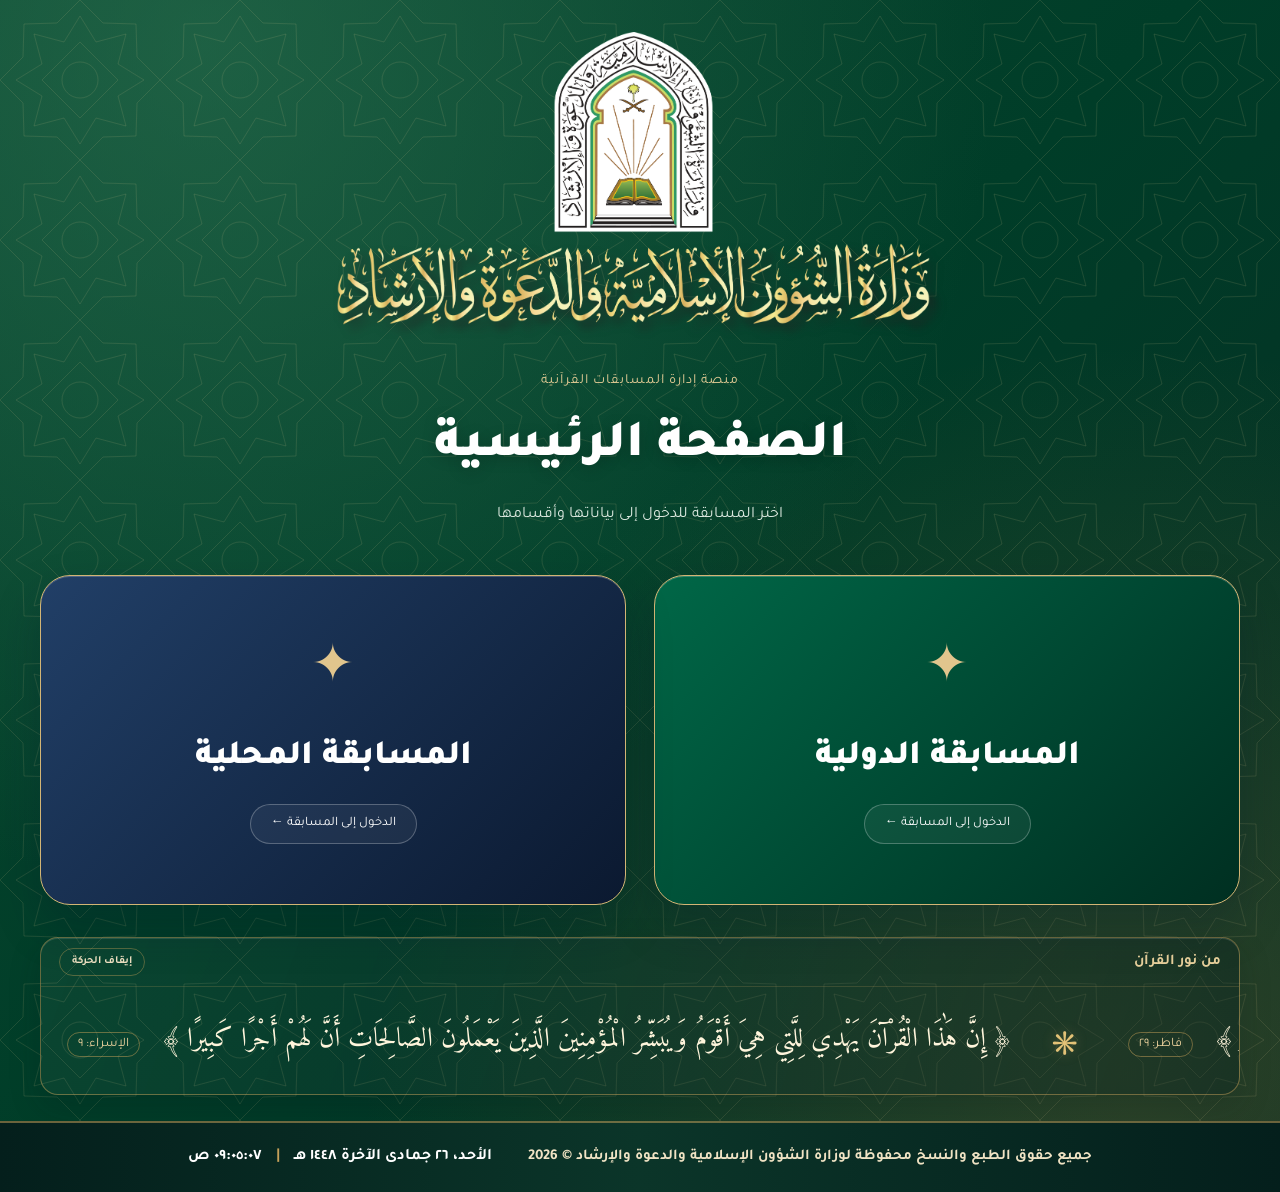
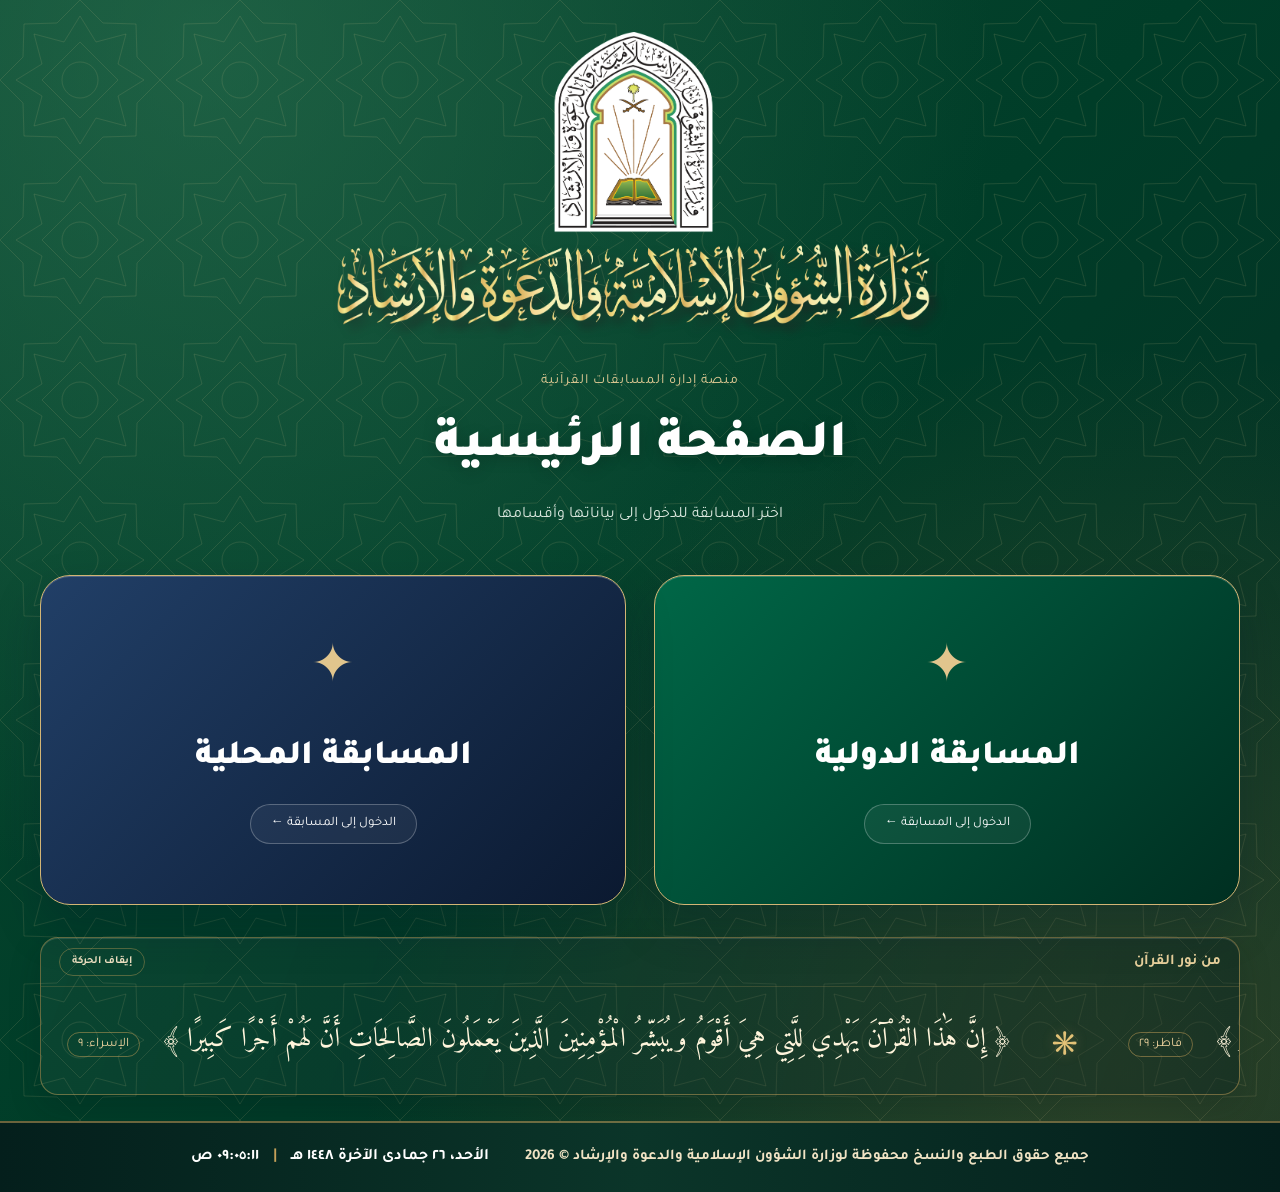
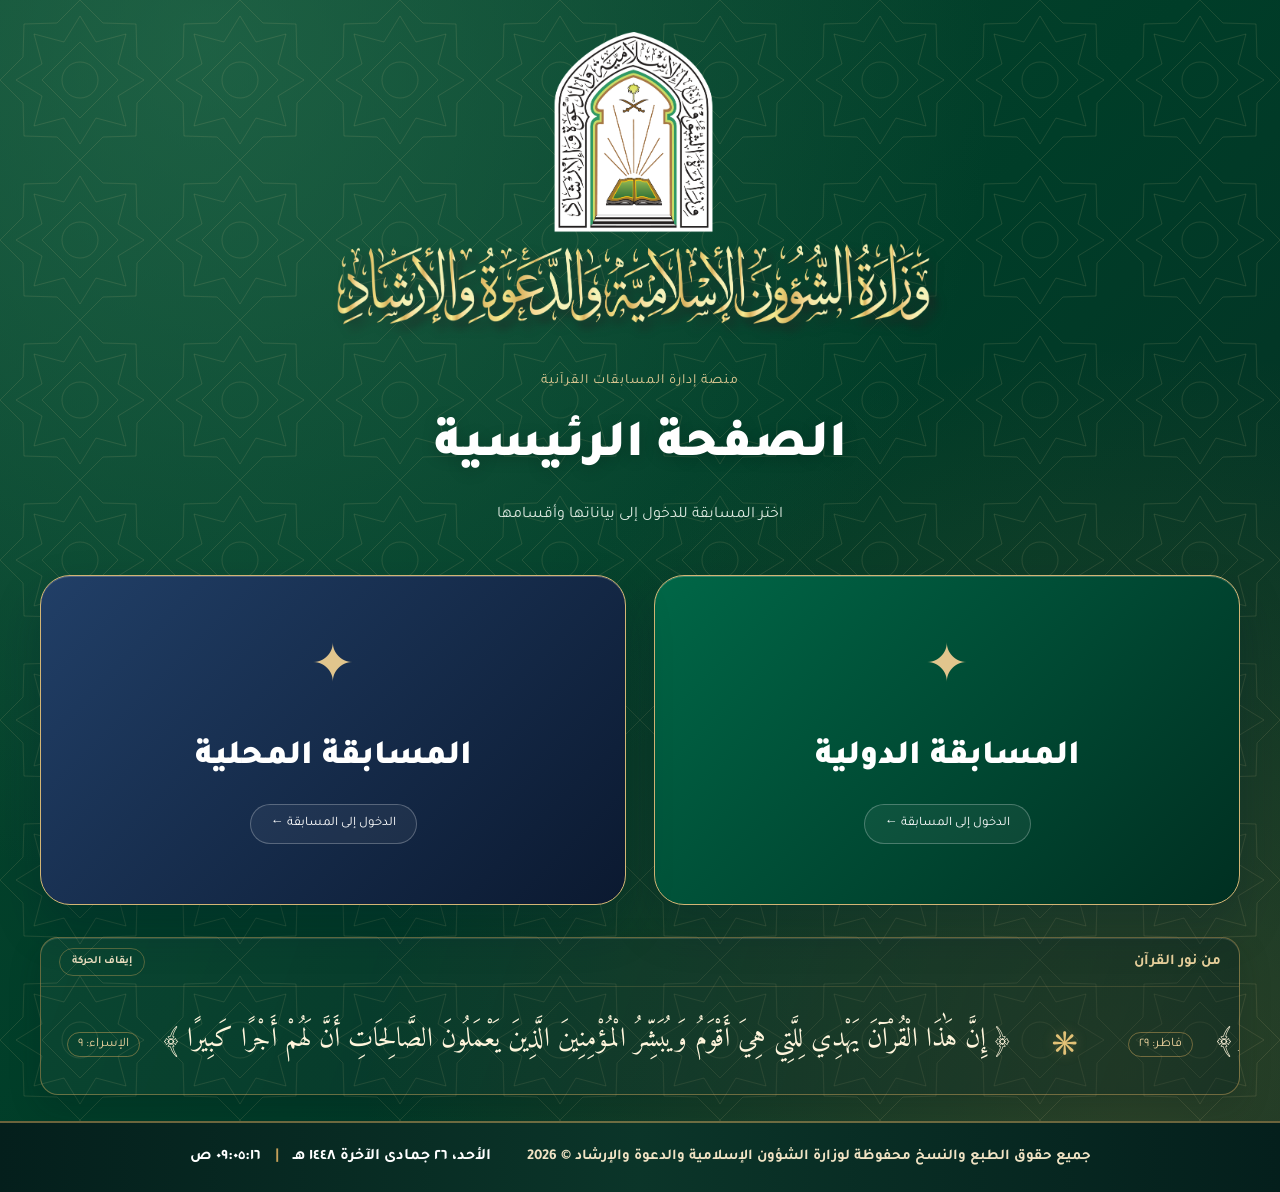
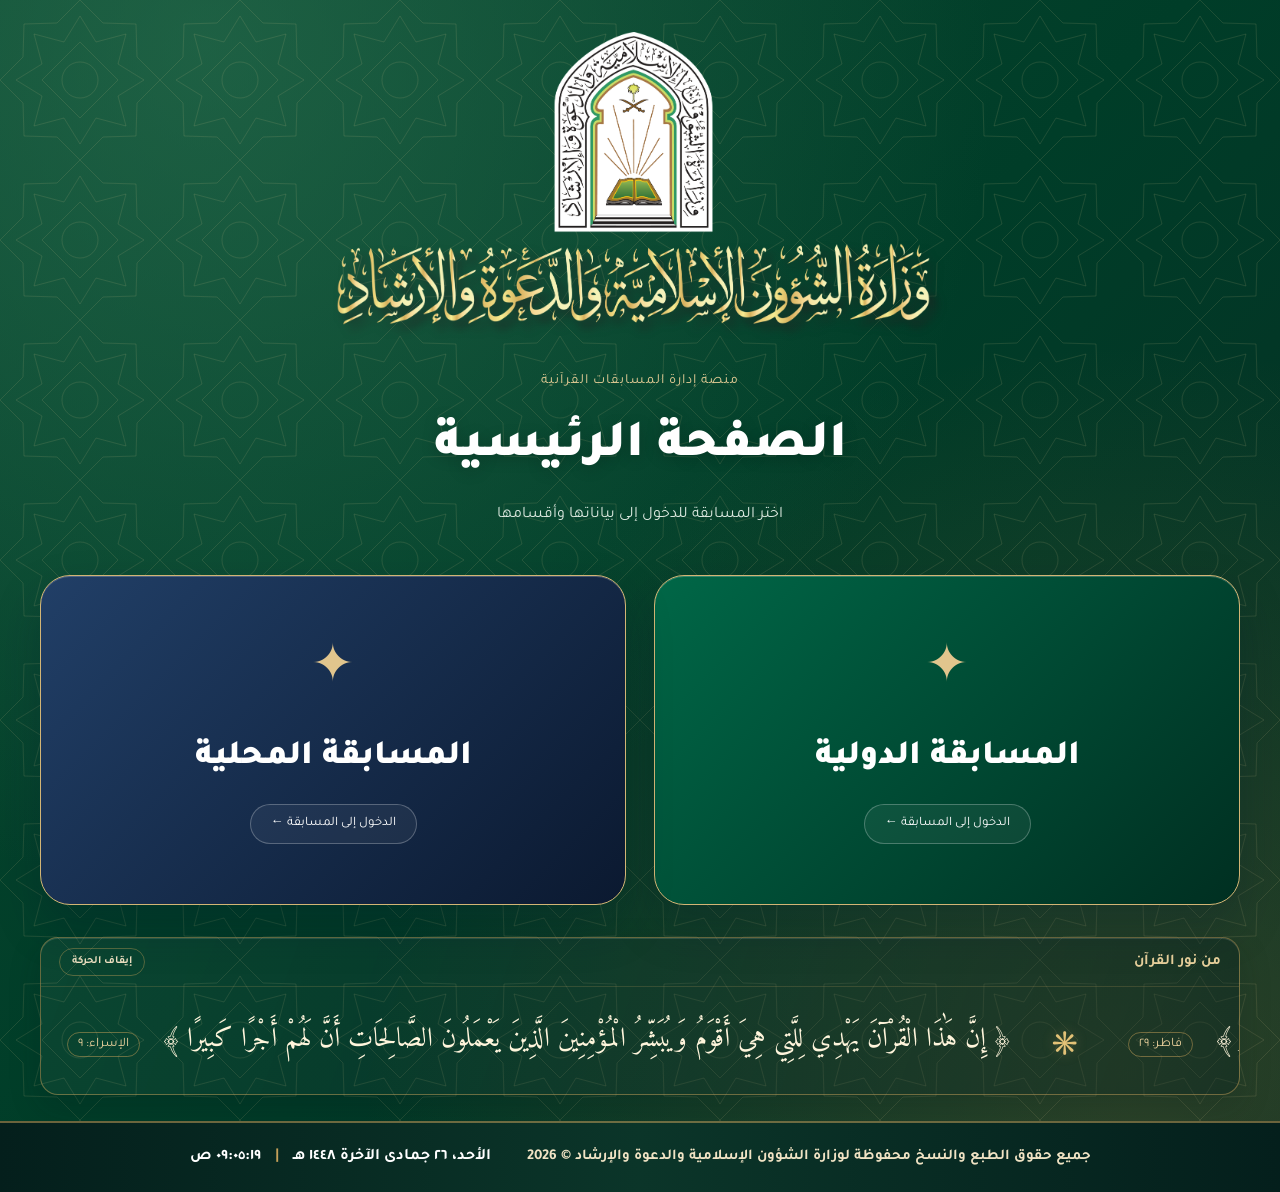
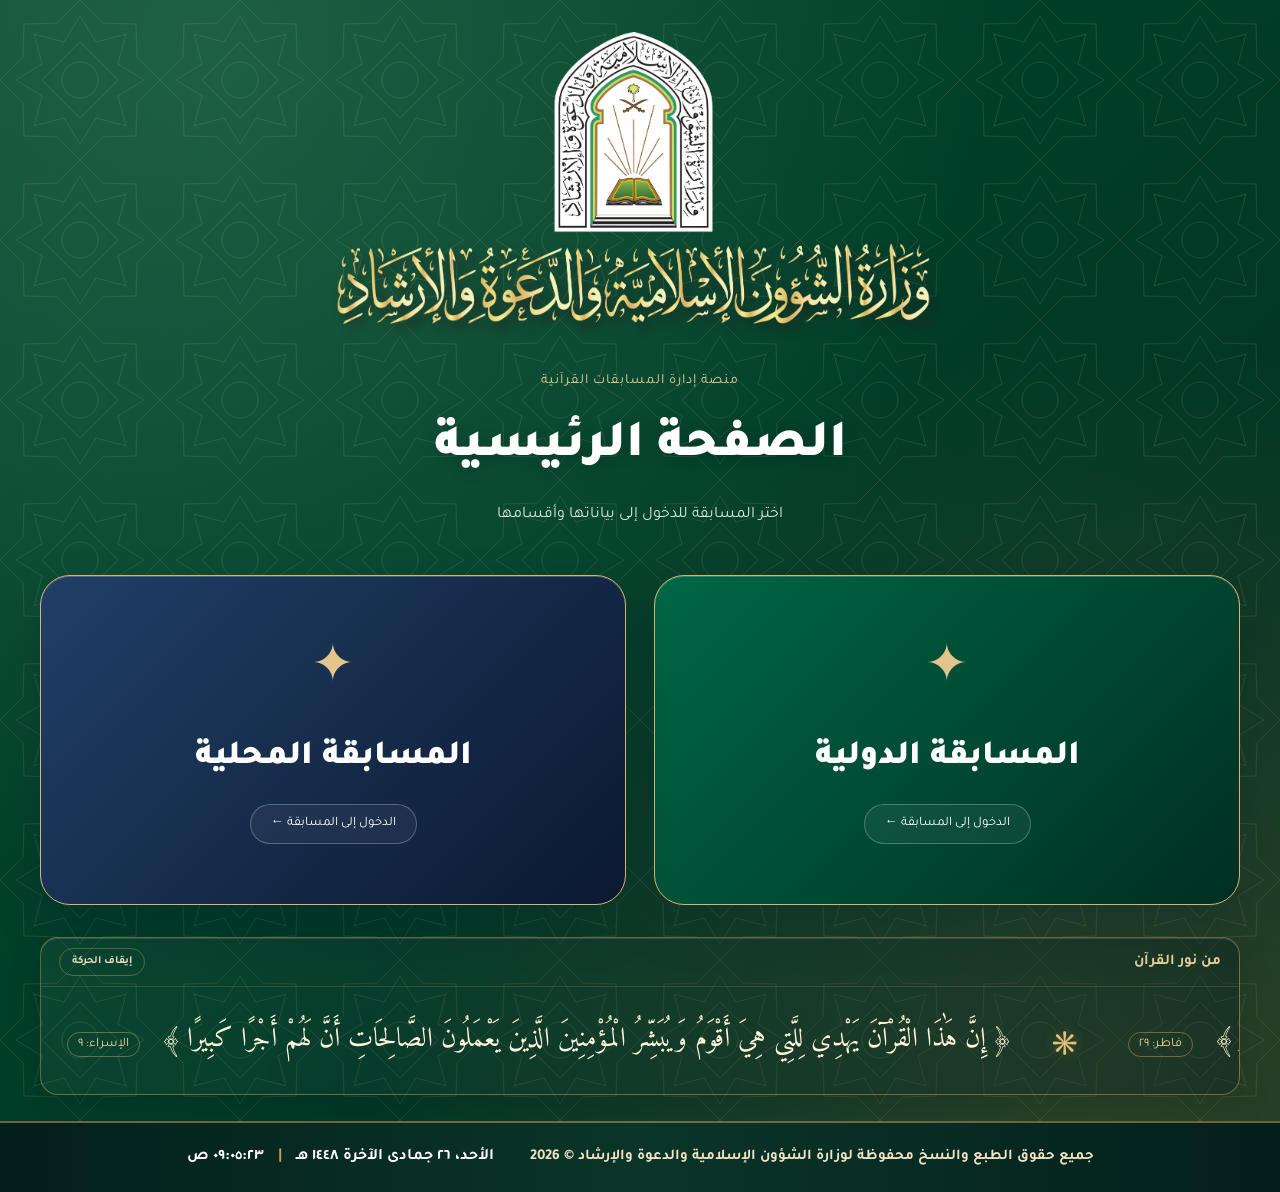
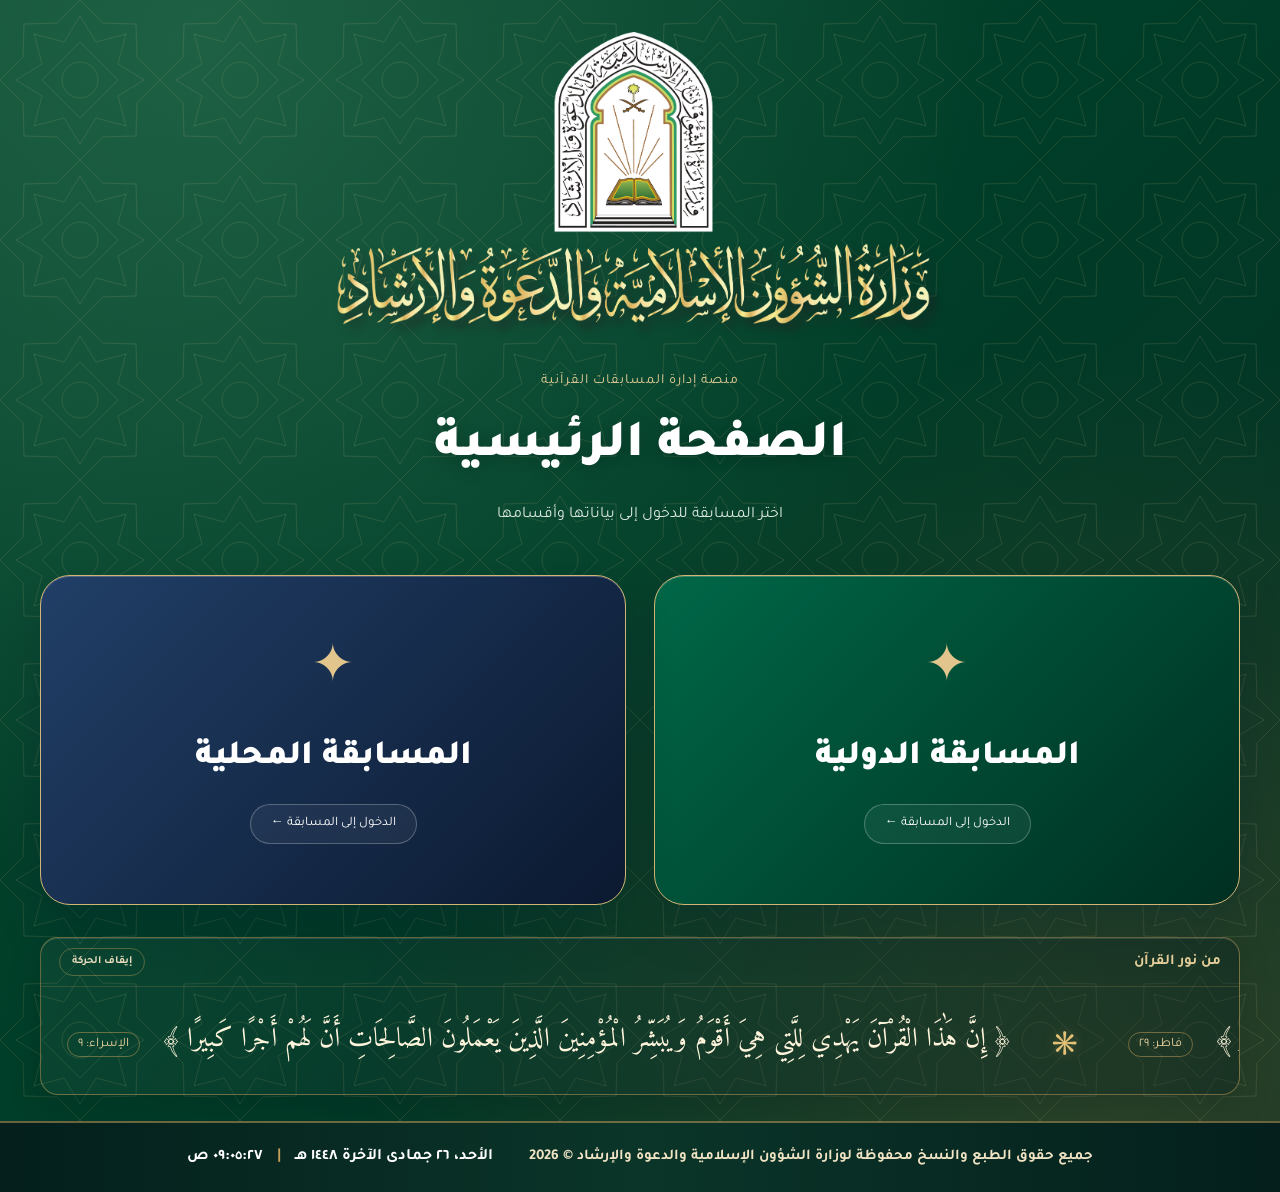
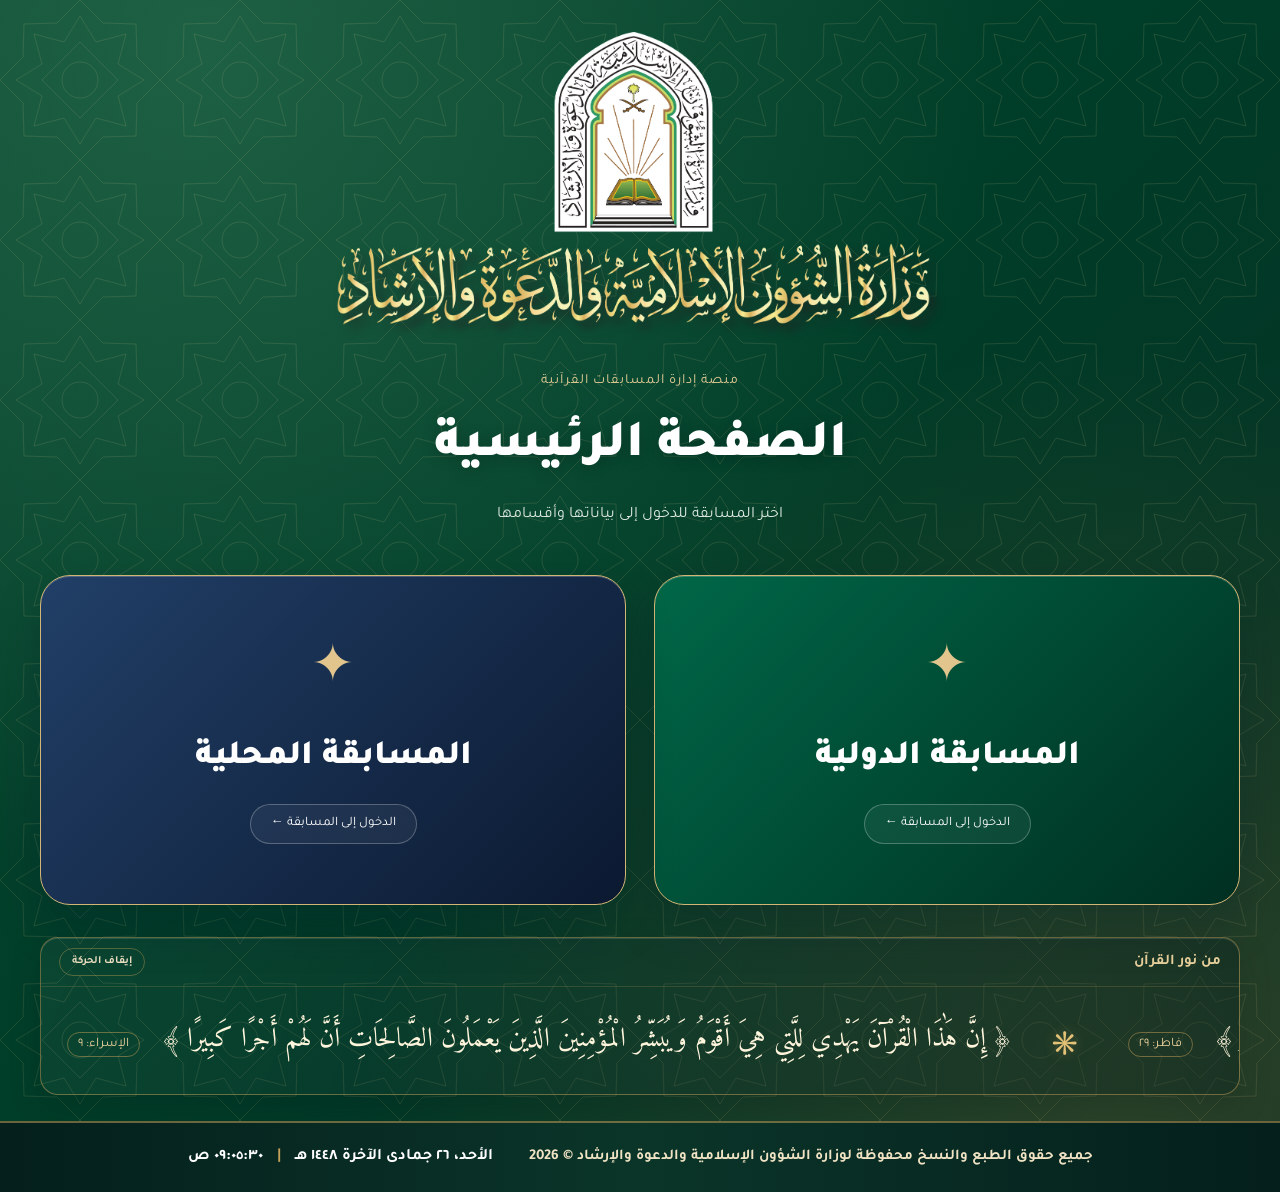
